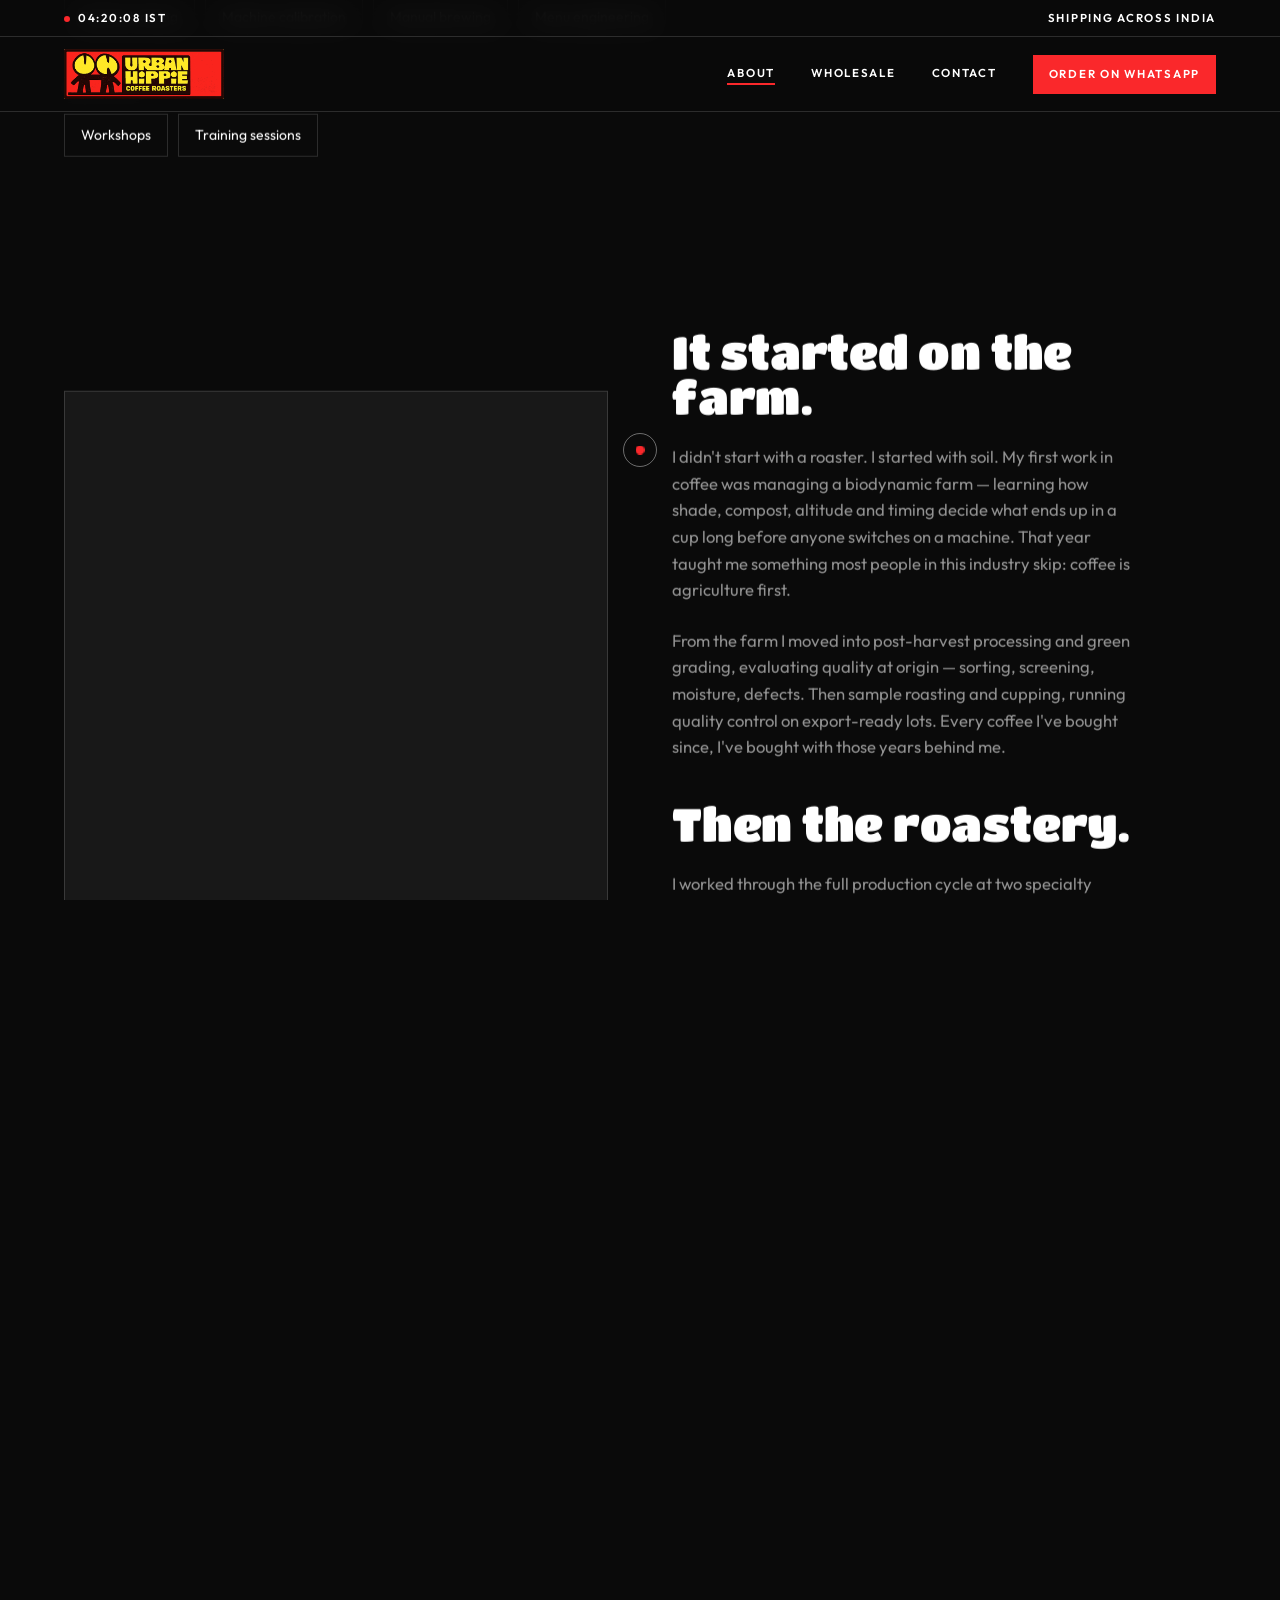
==== about.html @ ce29ae4e "Add files via upload" ====
<!DOCTYPE html>
<html lang="en">
<head>
<meta charset="utf-8">
<meta name="viewport" content="width=device-width, initial-scale=1">
<title>About — Urban Hippie Coffee Roasters</title>
<meta name="description" content="From a biodynamic farm to a licensed Q Grader — the story behind Urban Hippie.">
<link rel="preconnect" href="https://fonts.googleapis.com">
<link rel="preconnect" href="https://fonts.gstatic.com" crossorigin>
<link href="https://fonts.googleapis.com/css2?family=Titan+One&family=Outfit:wght@400;500;600&display=swap" rel="stylesheet">
<link rel="stylesheet" href="assets/site.css">
</head>
<body>
<header id="siteHeader">
  <div class="strip mono">
    <span><span class="dot"></span><span class="js-clock">--:--:--</span> IST</span>
    <span>Shipping across India</span>
  </div>
  <nav class="wrap">
    <a href="index.html" aria-label="Urban Hippie Coffee Roasters, home">
      <img class="logo" src="assets/logo-horizontal.png" alt="Urban Hippie Coffee Roasters">
    </a>
    <div class="links mono">
      <a href="about.html" class="hide-sm">About</a>
      <a href="wholesale.html" class="hide-sm">Wholesale</a>
      <a href="contact.html" class="hide-sm">Contact</a>
      <a href="#" class="pill magnetic js-wa"><span class="pill-full">Order on WhatsApp</span><span class="pill-short">WhatsApp</span></a>
    </div>
  </nav>
</header>

<div id="scrollArea"><div id="scrollContent">
<main>
<header class="pagehead wrap">
  <h1 class="rv-hero">Built from the roots of coffee.</h1>
  <p class="rv-hero d1">The story behind Urban Hippie, told the way it actually happened — one step at a time, starting long before there was a roaster.</p>
</header>

<section class="wrap" style="padding-bottom:var(--gap)">
  <div class="tagblock rv">
    <span class="lbl mono">Origin</span>
    <div class="tags">
      <span>Biodynamic farm management</span><span>Post-harvest processing</span><span>Green coffee grading</span>
    </div>
  </div>
  <div class="tagblock rv d1">
    <span class="lbl mono">Quality</span>
    <div class="tags">
      <span>Sample roasting</span><span>Cupping</span><span>Q Grader — licensed 2025</span>
    </div>
  </div>
  <div class="tagblock rv d2">
    <span class="lbl mono">Production</span>
    <div class="tags">
      <span>Production roasting</span><span>Roast profiling</span>
    </div>
  </div>
  <div class="tagblock rv d3">
    <span class="lbl mono">Service</span>
    <div class="tags">
      <span>Barista training</span><span>Machine calibration</span><span>Manual brewing</span><span>Menu engineering</span>
    </div>
  </div>
  <div class="tagblock rv">
    <span class="lbl mono">Education</span>
    <div class="tags">
      <span>Workshops</span><span>Training sessions</span>
    </div>
  </div>
</section>

<section class="pad wrap" style="padding-top:0">
  <div class="founder">
    <div class="founder-img rv"><span>Image slot E<br>Portrait, farm or cupping table</span></div>
    <div class="story">
      <h2 class="rv d1">It started on the farm.</h2>
      <p class="rv d2">I didn't start with a roaster. I started with soil. My first work in coffee was managing a biodynamic farm — learning how shade, compost, altitude and timing decide what ends up in a cup long before anyone switches on a machine. That year taught me something most people in this industry skip: coffee is agriculture first.</p>
      <p class="rv d2">From the farm I moved into post-harvest processing and green grading, evaluating quality at origin — sorting, screening, moisture, defects. Then sample roasting and cupping, running quality control on export-ready lots. Every coffee I've bought since, I've bought with those years behind me.</p>
      <h2 class="rv d3" style="margin-top:40px">Then the roastery.</h2>
      <p class="rv d3">I worked through the full production cycle at two specialty roasteries — charge to drop, batch after batch, until profiling stopped being theory. Behind the bar I set up barista stations, calibrated espresso machines, dialled in and engineered menus. I trained as a manual brewing barista because I wanted to understand the last step as well as the first.</p>
      <p class="rv d3">Then I started teaching it. Pop-ups, workshops, training sessions — for baristas, for café owners, for people who just wanted their home brew to stop tasting bitter.</p>
    </div>
  </div>
</section>

<section class="pad wrap" style="padding-top:0">
  <div class="eyebrow mono rv">The journey</div>
  <div class="timeline rv">
    <div>Biodynamic farm</div>
    <div>Post-harvest processing</div>
    <div>Green coffee grading</div>
    <div>Sample roasting</div>
    <div>Cupping</div>
    <div>Production roasting</div>
    <div>Barista &amp; machine calibration</div>
    <div>Manual brewing</div>
    <div>Workshops &amp; training</div>
    <div>Urban Hippie</div>
  </div>
</section>

<section class="pad wrap" style="padding-top:0">
  <div class="eyebrow mono rv">Recognition</div>
  <div class="awardrow rv">
    <span class="yr mono">2025</span>
    <h3>First Runner-Up</h3>
    <p>Indian Coffee Roasting Championship — India's first national roasting championship.</p>
  </div>
  <div class="awardrow rv d1">
    <span class="yr mono">2025</span>
    <h3>Licensed Q Grader</h3>
    <p>Certified to grade and score green coffee to international standard.</p>
  </div>
  <p class="mono rv d2" style="margin-top:28px;color:var(--faint)">A checkpoint, not a destination.</p>
</section>

<section class="pad wrap" style="padding-top:0">
  <div class="eyebrow mono rv">Philosophy</div>
  <div class="philosophy">
    <div class="rv"><h3>People</h3><p>Coffee starts with people and ends with people. Everything between is technique.</p></div>
    <div class="rv d1"><h3>Craft</h3><p>Precision, repetition, and the willingness to be wrong about a profile.</p></div>
    <div class="rv d2"><h3>Origin</h3><p>Respect the producer. Respect the coffee. Don't rewrite the story to sell it.</p></div>
  </div>
</section>

<section class="pad wrap" style="padding-top:0">
  <p class="mono rv" style="color:var(--faint);margin-bottom:16px">Off the clock</p>
  <p class="rv d1" style="max-width:52ch;color:var(--muted);font-size:clamp(16px,1.4vw,19px)">Outside the roastery I'm usually driving somewhere. Motorsport, old Jeeps, long routes with no particular reason. Same instinct as coffee, really — go and see the thing yourself.</p>
</section>

<section class="pad wrap">
  <div class="signed rv">
    <p>I believe specialty coffee shouldn't only exist in competitions and cupping rooms. It should be in the cup you drink on an ordinary Tuesday.</p>
    <p>I source it, I grade it, I roast it. If it isn't good enough for my own table, it doesn't go in a bag.</p>
    <div class="who"><b>Koyan Althani</b>Founder &amp; Roaster, Urban Hippie Coffee Roasters</div>
  </div>
</section>

</main>
<footer class="wrap" id="siteFooter">
  <div class="fcols">
    <div>
      <img class="flogo" src="assets/logo-horizontal.png" alt="Urban Hippie Coffee Roasters">
      <h3>Let's talk about coffee.</h3>
      <a href="#" class="cta magnetic js-wa" style="margin-top:26px">Order on WhatsApp <i>&rarr;</i></a>
    </div>
    <div>
      <span class="lbl mono">Enquiries</span>
      <ul>
        <li><a href="wholesale.html">Wholesale</a></li>
        <li><a href="wholesale.html">Corporate gifting</a></li>
        <li><a href="contact.html">Training &amp; workshops</a></li>
      </ul>
    </div>
    <div>
      <span class="lbl mono">Reach</span>
      <ul>
        <li><a href="#" class="js-wa">WhatsApp</a></li>
        <li><a href="#">Instagram</a></li>
        <li><a href="#">Email</a></li>
        <li><a href="#">Phone</a></li>
      </ul>
    </div>
  </div>
  <div class="fbot mono">
    <span>&copy; 2026 Urban Hippie Coffee Roasters</span>
    <span>Privacy &middot; Terms</span>
  </div>
</footer>
</div></div>
<div id="spacer"></div>

<script src="assets/site.js"></script>
</body>
</html>
---- assets/site.css ----
/* ===========================================================
   URBAN HIPPIE — shared stylesheet, all four pages
   Palette: black canvas, white type, red = the one active
   color, yellow = rare highlight. No brown — black is already
   the dark anchor now that the canvas itself is dark.
   =========================================================== */
:root{
  --display:'Titan One','Bagel Fat One','Bowlby One',system-ui,sans-serif;
  --text:'Outfit',system-ui,sans-serif;
  --bg:#0a0a0a;
  --ink:#ffffff;
  --muted:rgba(255,255,255,.56);
  --faint:rgba(255,255,255,.34);
  --red:#FA282B;
  --yellow:#FFE522;
  --rule:rgba(255,255,255,.14);
  --slot:rgba(255,255,255,.06);
  --pad:clamp(20px,5vw,80px);
  --gap:clamp(64px,10vw,150px);
  --nav-h:64px;
}
*{margin:0;padding:0;box-sizing:border-box}
html{-webkit-text-size-adjust:100%}
body{
  background:var(--bg);color:var(--ink);
  font-family:var(--text);font-size:17px;line-height:1.6;
  overflow-x:clip;cursor:default;
}
h1,h2,h3{font-family:var(--display);font-weight:400;line-height:.99;letter-spacing:-.005em}
a{color:inherit;text-decoration:none}
img{display:block;max-width:100%;height:auto}
.mono{font-family:var(--text);font-size:11.5px;letter-spacing:.15em;text-transform:uppercase;font-weight:600}
.wrap,nav,footer,.strip{padding-left:var(--pad);padding-right:var(--pad)}
:focus-visible{outline:2px solid var(--red);outline-offset:3px}

/* ---------- fixed header: top strip + nav, one solid block ----------
   Always fixed, on every page and every breakpoint — simpler and more
   robust than switching between sticky and fixed by scroll-engine state. */
#siteHeader{position:fixed;top:0;left:0;right:0;z-index:40;
  background:rgba(10,10,10,.86);backdrop-filter:blur(12px);border-bottom:1px solid var(--rule)}
main{padding-top:var(--nav-h)} /* --nav-h is set precisely by JS to the header's real height */

.strip{display:flex;justify-content:space-between;align-items:center;gap:16px;
  padding-top:9px;padding-bottom:9px;border-bottom:1px solid var(--rule)}
.dot{display:inline-block;width:6px;height:6px;border-radius:50%;background:var(--red);
  margin-right:8px;vertical-align:middle;animation:pulse 2.4s infinite}
@keyframes pulse{0%,100%{opacity:1}50%{opacity:.25}}

nav{display:flex;justify-content:space-between;align-items:center;padding-top:12px;padding-bottom:12px}
.logo{width:clamp(84px,24vw,160px)}
.links{display:flex;gap:clamp(14px,3vw,36px);align-items:center}
.links a:not(.pill){position:relative;padding-bottom:2px}
.links a:not(.pill)::after{content:'';position:absolute;left:0;bottom:0;width:100%;height:1.5px;
  background:var(--red);transform:scaleX(0);transform-origin:right;transition:transform .35s cubic-bezier(.22,1,.36,1)}
.links a:not(.pill):hover::after,.links a.current::after{transform:scaleX(1);transform-origin:left}
.pill{background:var(--red);color:#fff;padding:10px 16px;transition:background .3s;white-space:nowrap;display:inline-block}
.pill:hover{background:var(--ink);color:var(--bg)}
.pill-short{display:none}
@media(max-width:480px){.pill{padding:9px 13px}.pill-full{display:none}.pill-short{display:inline}}
@media(max-width:860px){.hide-sm{display:none}}

/* ---------- page fade transition ---------- */
html{background:var(--bg)}
body{opacity:0;transform:translateY(6px);transition:opacity .5s cubic-bezier(.22,1,.36,1),transform .5s cubic-bezier(.22,1,.36,1)}
body.is-ready{opacity:1;transform:none}
body.is-leaving{opacity:0;transform:translateY(-6px);transition:opacity .38s cubic-bezier(.4,0,1,1),transform .38s cubic-bezier(.4,0,1,1)}

/* ---------- smooth-scroll engine ---------- */
#scrollArea{position:fixed;inset:0;overflow:hidden}
html.has-smooth #scrollContent{will-change:transform}
html:not(.has-smooth) #scrollArea{position:static;overflow:visible}
#spacer{visibility:hidden}
html:not(.has-smooth) #spacer{display:none}

/* ---------- custom cursor (pointer:fine only) ---------- */
.cur{position:fixed;top:0;left:0;width:9px;height:9px;border-radius:50%;background:var(--red);
  pointer-events:none;z-index:200;transform:translate(-50%,-50%);will-change:transform}
.cur-ring{position:fixed;top:0;left:0;width:34px;height:34px;border-radius:50%;border:1px solid rgba(255,255,255,.4);
  pointer-events:none;z-index:200;transform:translate(-50%,-50%);transition:width .25s,height .25s,border-color .25s;will-change:transform}
.cur-ring.big{width:64px;height:64px;border-color:var(--red)}
html.has-cursor,html.has-cursor *{cursor:none!important}

section{position:relative;z-index:2}
.pad{padding-top:var(--gap);padding-bottom:var(--gap)}
.eyebrow{display:flex;align-items:center;gap:14px;color:var(--faint);margin-bottom:clamp(26px,4vw,48px)}
.eyebrow::after{content:'';flex:1;height:1px;background:var(--rule)}

/* ---------- marquee ---------- */
.marquee{background:var(--red);color:var(--bg);overflow:hidden;padding:13px 0;position:relative;z-index:2}
.track{display:flex;gap:56px;width:max-content;animation:scroll 30s linear infinite}
.track span{white-space:nowrap;font-weight:600}
@keyframes scroll{to{transform:translateX(-50%)}}

/* ---------- buttons ---------- */
.cta{display:inline-flex;align-items:center;gap:14px;background:var(--red);color:#fff;padding:15px 26px;
  font-family:var(--text);font-size:11.5px;letter-spacing:.16em;text-transform:uppercase;font-weight:600;
  transition:background .3s,transform .3s,color .3s}
.cta:hover{background:var(--yellow);color:var(--bg)}
.cta i{font-style:normal;transition:transform .3s}
.cta:hover i{transform:translateX(5px)}
.cta.ghost{background:transparent;border:1px solid var(--rule);color:var(--ink)}
.cta.ghost:hover{border-color:var(--red);background:transparent;color:var(--ink)}

/* ---------- hero ---------- */
.hero{position:relative;display:flex;flex-direction:column;
  padding-top:clamp(30px,5vw,60px);padding-bottom:clamp(30px,5vw,66px)}
.hero-copy{max-width:640px}
.hero h1{font-size:clamp(2.4rem,7.4vw,8rem);max-width:14ch;line-height:1.02}
.hero h1 em{font-style:normal;display:block}
.hero-copy>p{margin-top:clamp(22px,3vw,38px);max-width:33ch;color:var(--muted)}
.hero .cta{margin-top:clamp(24px,3vw,38px)}
.hero-media{position:relative;z-index:1;overflow:hidden;border-radius:2px;
  margin-top:clamp(32px,6vw,56px);aspect-ratio:4/3}
@media(min-width:620px){.hero-media{aspect-ratio:16/9}}
@media(min-width:1100px){.hero-media{aspect-ratio:21/8}}
.hero-media img{width:100%;height:100%;object-fit:cover;object-position:56% 40%;filter:grayscale(.15) contrast(1.04)}

/* ---------- page header (about / wholesale / contact) ---------- */
.pagehead{padding-top:clamp(60px,9vw,120px);padding-bottom:clamp(40px,6vw,70px)}
.pagehead h1{font-size:clamp(2.4rem,7vw,6.4rem);max-width:16ch}
.pagehead p{margin-top:20px;color:var(--muted);max-width:48ch;font-size:clamp(16px,1.4vw,19px)}

/* ---------- statement ---------- */
.statement h2{font-size:clamp(1.9rem,5.4vw,4.9rem);max-width:17ch}

/* ---------- farm to cup ---------- */
.steps{display:grid;grid-template-columns:repeat(4,1fr);gap:clamp(16px,2.4vw,34px)}
@media(max-width:900px){.steps{grid-template-columns:repeat(2,1fr)}}
@media(max-width:520px){.steps{grid-template-columns:1fr}}
.step-img{aspect-ratio:3/4;background:var(--slot);border:1px solid var(--rule);margin-bottom:20px;
  display:flex;align-items:flex-end;padding:16px;color:var(--faint);overflow:hidden;
  transition:transform .5s cubic-bezier(.22,1,.36,1),border-color .4s}
.step:hover .step-img{transform:translateY(-8px) scale(1.015);border-color:var(--red)}
.step-img span{font-family:var(--text);font-size:10.5px;letter-spacing:.13em;text-transform:uppercase;font-weight:500;line-height:1.7}
.step h3{font-size:1.3rem;margin-bottom:10px}
.step p{color:var(--muted);font-size:15.5px}
.step .num{color:var(--red);margin-bottom:10px;display:block}

/* ---------- founder teaser (home) ---------- */
.founder{display:grid;grid-template-columns:1fr 1fr;gap:clamp(28px,5vw,88px);align-items:center}
@media(max-width:860px){.founder{grid-template-columns:1fr}}
.founder-img{aspect-ratio:4/5;background:var(--slot);border:1px solid var(--rule);display:flex;align-items:flex-end;
  padding:20px;color:var(--faint)}
.founder-img span{font-family:var(--text);font-size:10.5px;letter-spacing:.13em;text-transform:uppercase;font-weight:500;line-height:1.8}
.founder h2{font-size:clamp(1.7rem,3.9vw,3.4rem)}
.founder p{margin-top:24px;color:var(--muted);max-width:42ch}
.textlink{display:inline-flex;align-items:center;gap:12px;margin-top:32px;border-bottom:1.5px solid var(--red);padding-bottom:5px}
.textlink i{font-style:normal;color:var(--red);transition:transform .3s}
.textlink:hover i{transform:translateX(6px)}

/* ---------- recognition — awards-ticker style ---------- */
.awardrow{display:grid;grid-template-columns:100px 1fr 2fr;gap:clamp(14px,3vw,40px);align-items:baseline;
  padding:22px 0;border-top:1px solid var(--rule)}
.awardrow:last-of-type{border-bottom:1px solid var(--rule)}
.awardrow .yr{color:var(--yellow)}
.awardrow h3{font-size:clamp(1.15rem,2.2vw,1.7rem);font-family:var(--text);font-weight:600;letter-spacing:-.01em}
.awardrow p{color:var(--muted);font-size:15px}
@media(max-width:700px){.awardrow{grid-template-columns:1fr;gap:6px}.awardrow .yr{order:-1}}

/* ---------- craft tag pills (about) ---------- */
.tagblock{margin-bottom:clamp(28px,4vw,44px)}
.tagblock .lbl{color:var(--faint);margin-bottom:14px;display:block}
.tags{display:flex;flex-wrap:wrap;gap:10px}
.tags span{border:1px solid var(--rule);padding:9px 16px;font-size:14px;transition:border-color .25s,color .25s}
.tags span:hover{border-color:var(--red);color:var(--yellow)}

/* ---------- about: story blocks ---------- */
.story{max-width:66ch}
.story h2{font-size:clamp(1.7rem,3.6vw,3rem);margin-bottom:18px;max-width:16ch}
.story p{color:var(--muted);margin-bottom:16px;font-size:clamp(16px,1.3vw,18.5px)}
.story p:last-child{margin-bottom:0}
.timeline{display:grid;gap:0;max-width:520px}
.timeline div{padding:16px 0;border-top:1px solid var(--rule);font-family:var(--text);font-weight:600;
  letter-spacing:.02em;font-size:15px;color:var(--ink)}
.timeline div:last-child{border-bottom:1px solid var(--rule)}
.philosophy{display:grid;grid-template-columns:repeat(3,1fr);gap:clamp(24px,4vw,50px)}
@media(max-width:760px){.philosophy{grid-template-columns:1fr}}
.philosophy h3{font-family:var(--display);font-size:1.5rem;color:var(--yellow);margin-bottom:12px}
.philosophy p{color:var(--muted);font-size:15.5px}
.signed{max-width:56ch;padding-top:clamp(50px,7vw,90px);border-top:1px solid var(--rule)}
.signed p{font-size:clamp(18px,2vw,24px);line-height:1.5;margin-bottom:16px}
.signed .who{margin-top:28px;color:var(--muted);font-size:15px}
.signed .who b{color:var(--ink);display:block;font-family:var(--text);font-weight:600;font-size:16px;margin-bottom:2px}

/* ---------- wholesale ---------- */
.offer{display:grid;grid-template-columns:1fr 1fr;gap:clamp(28px,5vw,80px)}
@media(max-width:800px){.offer{grid-template-columns:1fr}}
.offer ul{list-style:none;display:grid;gap:16px}
.offer li{display:flex;gap:14px;color:var(--muted);font-size:16px}
.offer li::before{content:'—';color:var(--red);flex-shrink:0}
.panel{border:1px solid var(--rule);padding:clamp(28px,4vw,44px)}
.panel h3{font-family:var(--display);font-size:clamp(1.3rem,2.4vw,1.9rem);margin-bottom:14px}
.panel p{color:var(--muted);margin-bottom:24px;font-size:15.5px}

/* ---------- contact ---------- */
.reach-grid{display:grid;grid-template-columns:1fr 1fr;gap:clamp(20px,4vw,60px);margin-top:clamp(40px,6vw,70px)}
@media(max-width:760px){.reach-grid{grid-template-columns:1fr}}
.reach-list{list-style:none;display:grid;gap:18px}
.reach-list a{font-size:clamp(18px,2vw,24px);font-family:var(--display);display:inline-block;transition:color .25s}
.reach-list a:hover{color:var(--red)}
.contact-panels{display:grid;grid-template-columns:1fr 1fr;gap:clamp(16px,3vw,28px);margin-top:clamp(50px,7vw,90px)}
@media(max-width:700px){.contact-panels{grid-template-columns:1fr}}
.art-slot{aspect-ratio:3/4;background:var(--slot);border:1px solid var(--rule);display:flex;align-items:center;
  justify-content:center;text-align:center;color:var(--faint)}
.art-slot span{font-family:var(--text);font-size:10.5px;letter-spacing:.13em;text-transform:uppercase;line-height:1.9}

/* ---------- closing ---------- */
.closing{text-align:center;padding-top:clamp(80px,11vw,160px);padding-bottom:clamp(80px,11vw,160px)}
.closing h2{font-size:clamp(1.9rem,6.2vw,6.2rem);max-width:15ch;margin:0 auto;line-height:1.02}

/* ---------- footer ---------- */
footer{border-top:1px solid var(--rule);padding-top:clamp(50px,7vw,88px);padding-bottom:34px;position:relative;z-index:2}
.fcols{display:grid;grid-template-columns:2fr 1fr 1fr;gap:clamp(30px,5vw,70px);padding-bottom:54px}
@media(max-width:760px){.fcols{grid-template-columns:1fr 1fr}.fcols>div:first-child{grid-column:1/-1}}
.flogo{width:clamp(150px,20vw,200px);margin-bottom:28px}
.fcols h3{font-size:clamp(1.4rem,3vw,2.1rem);max-width:15ch}
.fcols ul{list-style:none;display:grid;gap:11px}
.fcols li a{color:var(--muted);transition:color .25s}
.fcols li a:hover{color:var(--yellow)}
.fcols .lbl{color:var(--faint);margin-bottom:20px;display:block}
.fbot{border-top:1px solid var(--rule);padding-top:24px;display:flex;justify-content:space-between;
  gap:18px;flex-wrap:wrap;color:var(--faint)}

/* ---------- reveal ---------- */
.rv{opacity:0;transform:translateY(30px);transition:opacity .9s cubic-bezier(.22,1,.36,1),transform .9s cubic-bezier(.22,1,.36,1)}
.rv.in{opacity:1;transform:none}

/* Hero / page-header content reveals on load, not on scroll-into-view.
   It's above the fold by definition — gating it behind an
   IntersectionObserver risks exactly the bug it had: an element
   sitting a few px below the fold-detection margin stays invisible
   until the visitor scrolls, even though they never had to. */
.rv-hero{opacity:0;transform:translateY(24px);transition:opacity .8s cubic-bezier(.22,1,.36,1),transform .8s cubic-bezier(.22,1,.36,1)}
.rv-hero.in{opacity:1;transform:none}

.rv.d1,.rv-hero.d1{transition-delay:.09s}
.rv.d2,.rv-hero.d2{transition-delay:.18s}
.rv.d3,.rv-hero.d3{transition-delay:.27s}

@media(prefers-reduced-motion:reduce){
  *{animation:none!important;transition-duration:.01ms!important}
  .rv{opacity:1;transform:none}
  body{opacity:1;transform:none}
  .cur,.cur-ring{display:none}
}
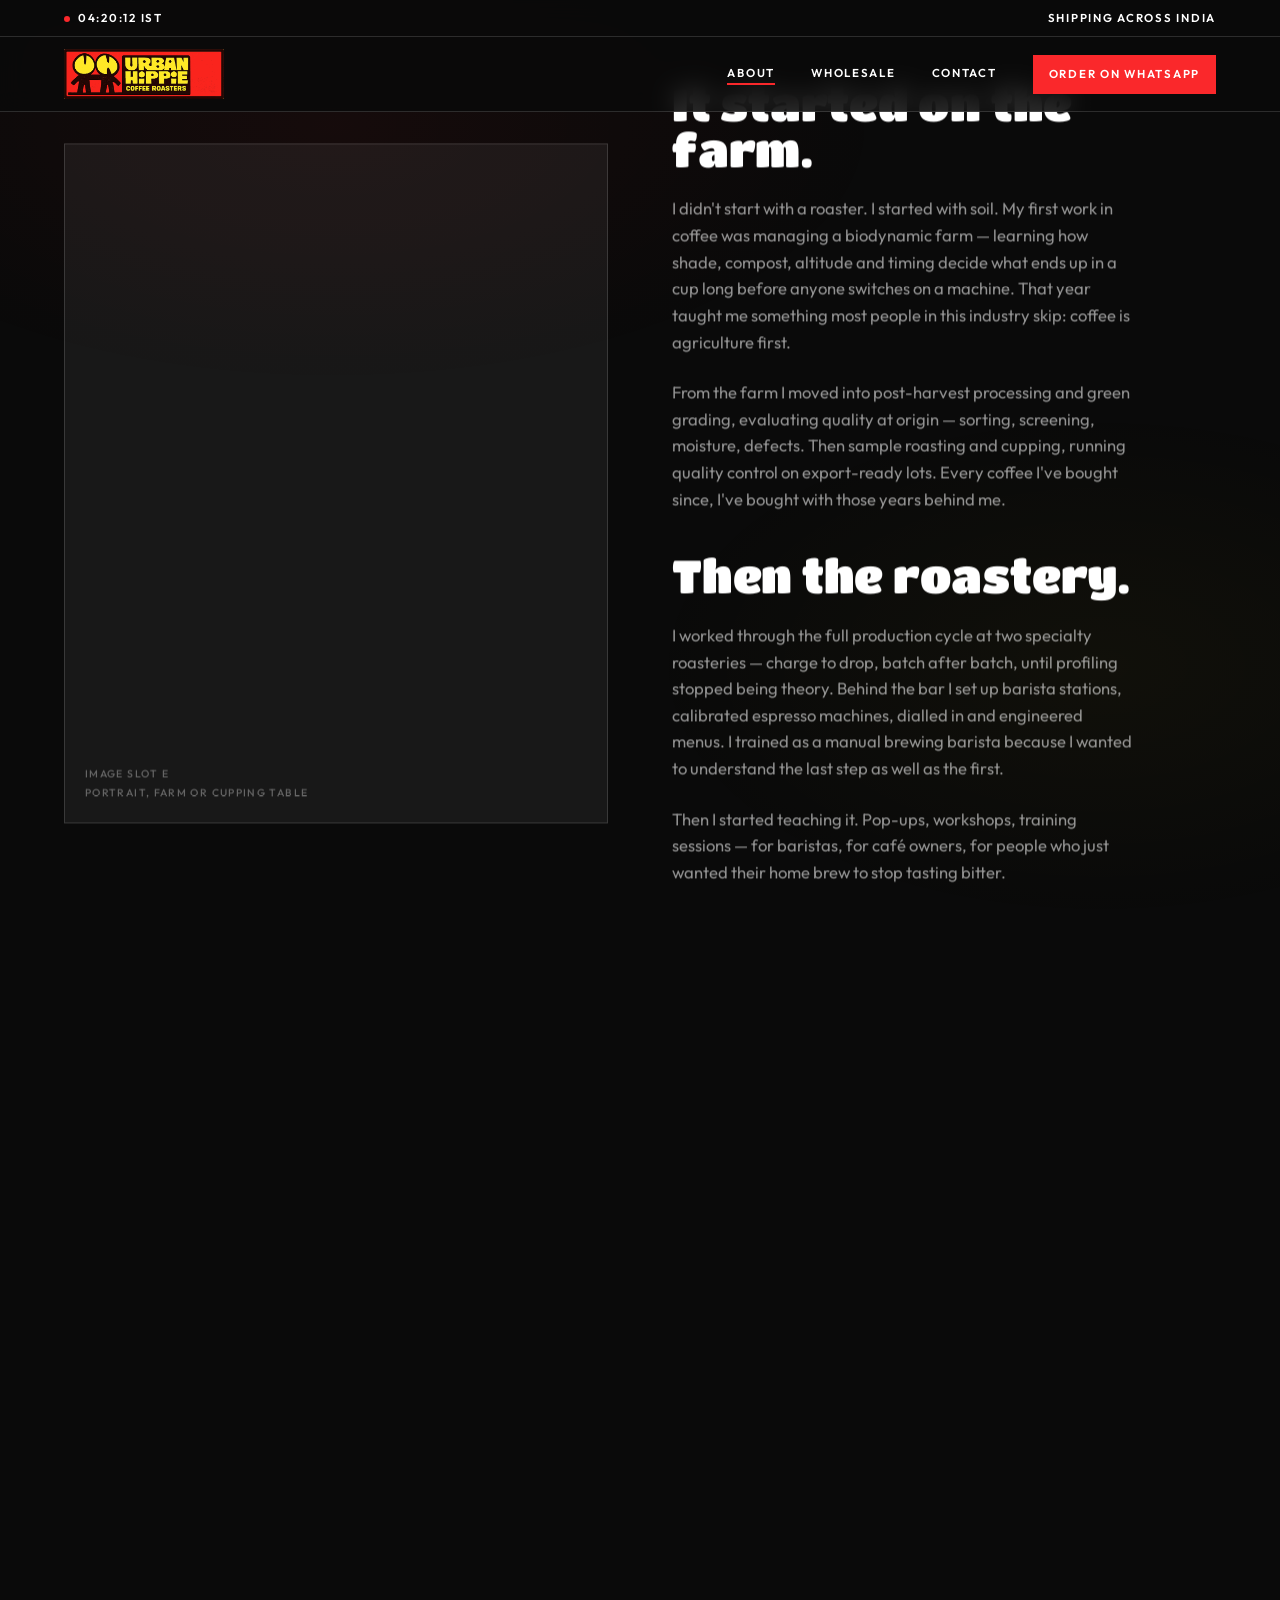
==== commit ff0bb44b: "Add files via upload" ====
--- a/about.html
+++ b/about.html
@@ -35,6 +35,15 @@
   <h1 class="rv-hero">Built from the roots of coffee.</h1>
   <p class="rv-hero d1">The story behind Urban Hippie, told the way it actually happened — one step at a time, starting long before there was a roaster.</p>
 </header>
+
+<div class="marquee mono">
+  <div class="track">
+    <span>Roasted to order <b>&bull;</b> Q Grader licensed <b>&bull;</b> Single origin <b>&bull;</b></span>
+    <span>Roasted to order <b>&bull;</b> Q Grader licensed <b>&bull;</b> Single origin <b>&bull;</b></span>
+    <span>Roasted to order <b>&bull;</b> Q Grader licensed <b>&bull;</b> Single origin <b>&bull;</b></span>
+    <span>Roasted to order <b>&bull;</b> Q Grader licensed <b>&bull;</b> Single origin <b>&bull;</b></span>
+  </div>
+</div>
 
 <section class="wrap" style="padding-bottom:var(--gap)">
   <div class="tagblock rv">
--- a/assets/site.css
+++ b/assets/site.css
@@ -72,13 +72,19 @@
 #spacer{visibility:hidden}
 html:not(.has-smooth) #spacer{display:none}
 
-/* ---------- custom cursor (pointer:fine only) ---------- */
-.cur{position:fixed;top:0;left:0;width:9px;height:9px;border-radius:50%;background:var(--red);
-  pointer-events:none;z-index:200;transform:translate(-50%,-50%);will-change:transform}
-.cur-ring{position:fixed;top:0;left:0;width:34px;height:34px;border-radius:50%;border:1px solid rgba(255,255,255,.4);
-  pointer-events:none;z-index:200;transform:translate(-50%,-50%);transition:width .25s,height .25s,border-color .25s;will-change:transform}
-.cur-ring.big{width:64px;height:64px;border-color:var(--red)}
-html.has-cursor,html.has-cursor *{cursor:none!important}
+/* ---------- ambient background drift — barely visible, always on ----------
+   Not a graphic, just enough that the black canvas doesn't feel static.
+   Fixed behind everything, non-interactive. */
+body::before{
+  content:'';position:fixed;inset:-10%;z-index:0;pointer-events:none;
+  background:radial-gradient(ellipse 60% 40% at 30% 20%, rgba(250,40,43,.05), transparent 60%),
+             radial-gradient(ellipse 50% 40% at 80% 70%, rgba(255,229,34,.03), transparent 60%);
+  animation:drift 80s ease-in-out infinite alternate;
+}
+@keyframes drift{
+  0%{transform:translate(0,0) scale(1)}
+  100%{transform:translate(-3%,2%) scale(1.06)}
+}
 
 section{position:relative;z-index:2}
 .pad{padding-top:var(--gap);padding-bottom:var(--gap)}
@@ -109,18 +115,22 @@
 .hero h1 em{font-style:normal;display:block}
 .hero-copy>p{margin-top:clamp(22px,3vw,38px);max-width:33ch;color:var(--muted)}
 .hero .cta{margin-top:clamp(24px,3vw,38px)}
-.hero-media{position:relative;z-index:1;overflow:hidden;border-radius:2px;
-  margin-top:clamp(32px,6vw,56px);aspect-ratio:4/3}
-@media(min-width:620px){.hero-media{aspect-ratio:16/9}}
-@media(min-width:1100px){.hero-media{aspect-ratio:21/8}}
-.hero-media img{width:100%;height:100%;object-fit:cover;object-position:56% 40%;filter:grayscale(.15) contrast(1.04)}
+.hero-media{position:relative;z-index:1;margin-top:clamp(32px,6vw,56px);text-align:center}
+.hero-media img{max-width:min(100%,560px);width:100%;height:auto;margin:0 auto}
 
 /* ---------- page header (about / wholesale / contact) ---------- */
 .pagehead{padding-top:clamp(60px,9vw,120px);padding-bottom:clamp(40px,6vw,70px)}
 .pagehead h1{font-size:clamp(2.4rem,7vw,6.4rem);max-width:16ch}
 .pagehead p{margin-top:20px;color:var(--muted);max-width:48ch;font-size:clamp(16px,1.4vw,19px)}
 
-/* ---------- statement ---------- */
+/* ---------- scene slot — image/video anchor for sections that
+   currently have none (Statement, Recognition, Closing). Same
+   labelled-placeholder language as the rest of the site. ---------- */
+.scene-slot{background:var(--slot);border:1px solid var(--rule);display:flex;align-items:center;
+  justify-content:center;text-align:center;color:var(--faint);overflow:hidden;margin-top:clamp(32px,5vw,56px)}
+.scene-slot span{font-family:var(--text);font-size:10.5px;letter-spacing:.13em;text-transform:uppercase;font-weight:500;line-height:1.9}
+.scene-slot.wide{aspect-ratio:21/9}
+.scene-slot.tall{aspect-ratio:4/5;max-width:420px;margin-left:auto;margin-right:auto}
 .statement h2{font-size:clamp(1.9rem,5.4vw,4.9rem);max-width:17ch}
 
 /* ---------- farm to cup ---------- */
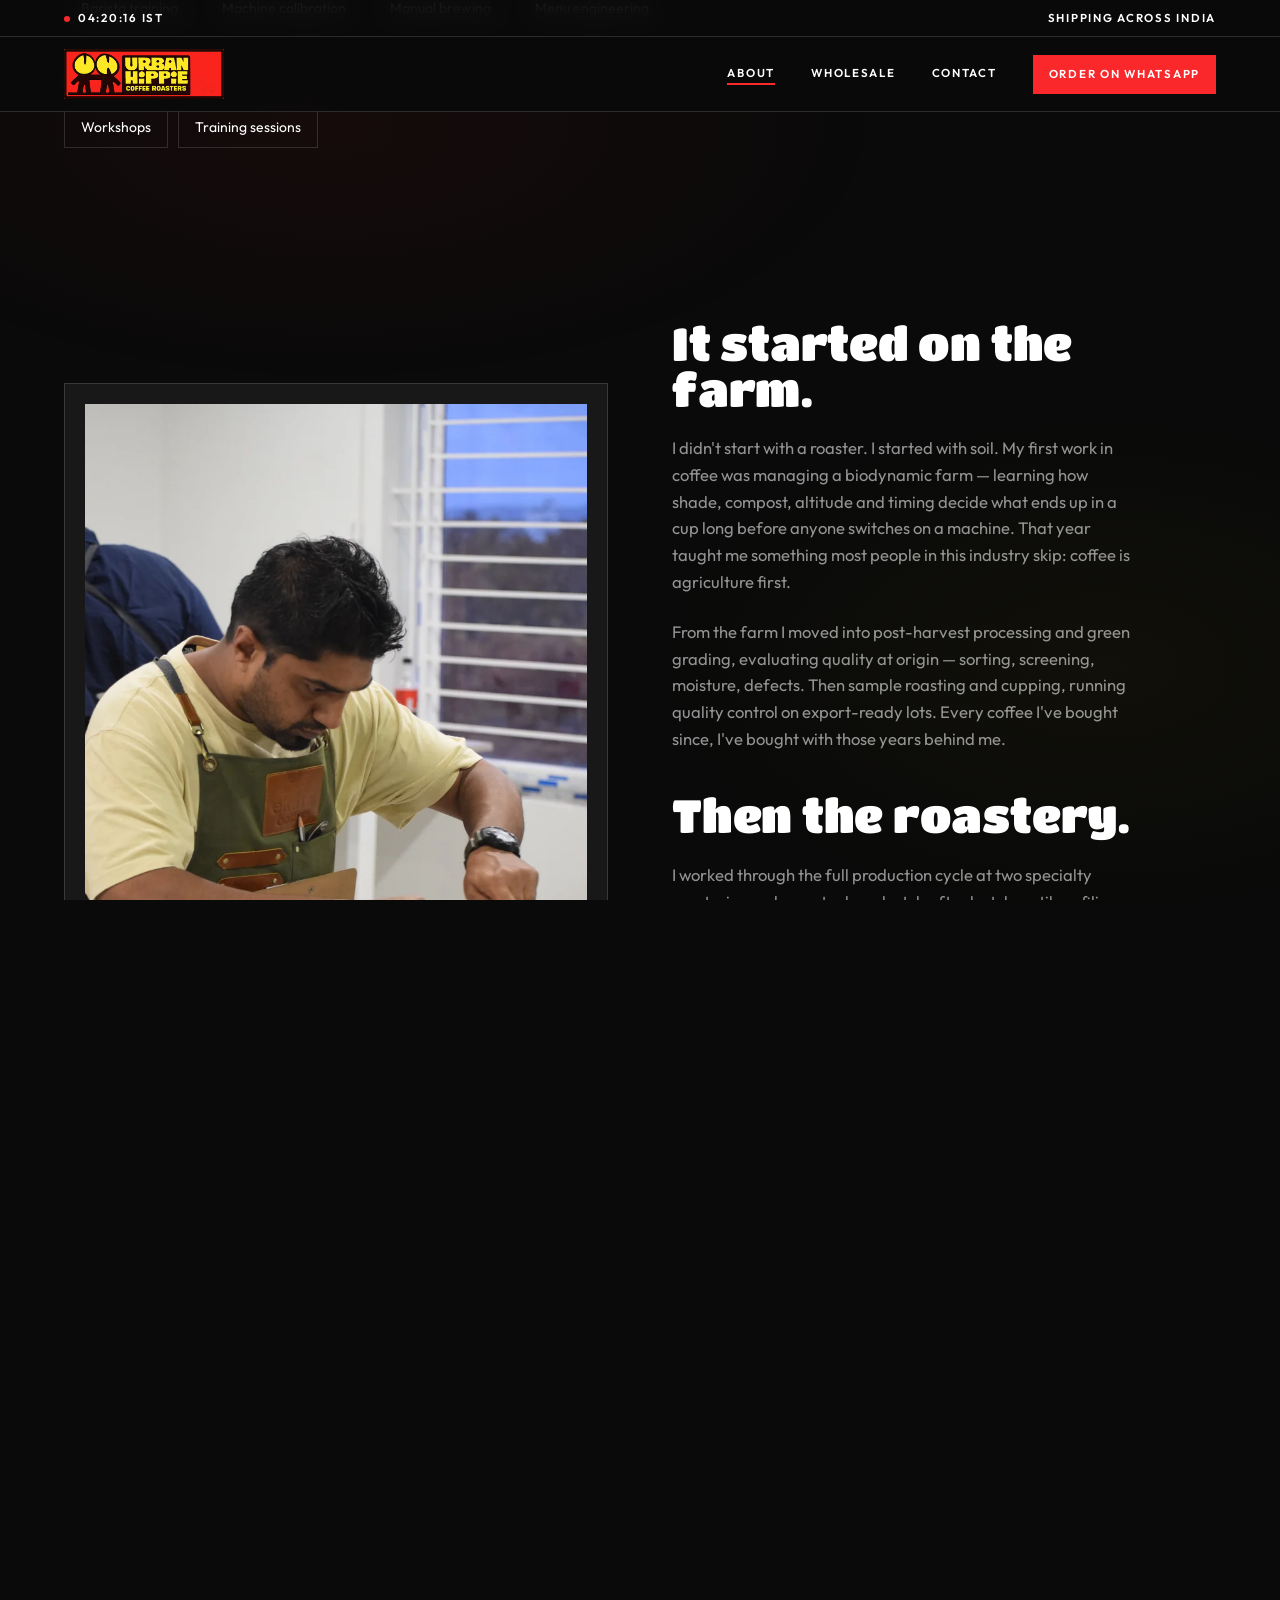
==== commit ad5d2f83: "Add files via upload" ====
--- a/about.html
+++ b/about.html
@@ -80,7 +80,7 @@
 
 <section class="pad wrap" style="padding-top:0">
   <div class="founder">
-    <div class="founder-img rv"><span>Image slot E<br>Portrait, farm or cupping table</span></div>
+    <div class="founder-img rv"><img src="assets/cupping-portrait.webp" alt="Cupping a fresh roast" style="width:100%;height:100%;object-fit:cover;object-position:50% 30%"></div>
     <div class="story">
       <h2 class="rv d1">It started on the farm.</h2>
       <p class="rv d2">I didn't start with a roaster. I started with soil. My first work in coffee was managing a biodynamic farm — learning how shade, compost, altitude and timing decide what ends up in a cup long before anyone switches on a machine. That year taught me something most people in this industry skip: coffee is agriculture first.</p>
--- a/assets/site.css
+++ b/assets/site.css
@@ -107,21 +107,57 @@
 .cta.ghost{background:transparent;border:1px solid var(--rule);color:var(--ink)}
 .cta.ghost:hover{border-color:var(--red);background:transparent;color:var(--ink)}
 
-/* ---------- hero ---------- */
-.hero{position:relative;display:flex;flex-direction:column;
-  padding-top:clamp(30px,5vw,60px);padding-bottom:clamp(30px,5vw,66px)}
-.hero-copy{max-width:640px}
-.hero h1{font-size:clamp(2.4rem,7.4vw,8rem);max-width:14ch;line-height:1.02}
+/* ---------- hero — image is a full-bleed background layer, bleeding
+   up behind the fixed header, spanning to the very bottom of the hero
+   (i.e. right up to the marquee). Text sits on top with a shadow +
+   a directional gradient behind it so it never merges into the image. ---------- */
+.hero{position:relative;display:flex;flex-direction:column;justify-content:center;
+  min-height:calc(100svh - var(--nav-h));
+  padding-top:clamp(20px,3vw,36px);padding-bottom:clamp(20px,3vw,36px)}
+.hero-media{position:absolute;top:calc(-1 * var(--nav-h));left:0;right:0;
+  height:calc(100% + var(--nav-h));z-index:0;overflow:hidden}
+.hero-media img{width:100%;height:100%;object-fit:cover;object-position:68% 38%}
+.hero-media::after{content:'';position:absolute;inset:0;
+  background:linear-gradient(100deg,rgba(10,10,10,.88) 0%,rgba(10,10,10,.62) 30%,rgba(10,10,10,.15) 56%,transparent 72%)}
+@media(max-width:760px){
+  .hero-media img{object-position:58% 30%}
+  .hero-media::after{background:linear-gradient(180deg,rgba(10,10,10,.55) 0%,rgba(10,10,10,.72) 45%,rgba(10,10,10,.92) 100%)}
+}
+.hero-copy{position:relative;z-index:1;max-width:600px}
+.hero h1{font-size:clamp(2.1rem,5.6vw,5.4rem);max-width:12ch;line-height:1.03;
+  text-shadow:0 6px 28px rgba(0,0,0,.85),0 1px 4px rgba(0,0,0,.9)}
 .hero h1 em{font-style:normal;display:block}
-.hero-copy>p{margin-top:clamp(22px,3vw,38px);max-width:33ch;color:var(--muted)}
-.hero .cta{margin-top:clamp(24px,3vw,38px)}
-.hero-media{position:relative;z-index:1;margin-top:clamp(32px,6vw,56px);text-align:center}
-.hero-media img{max-width:min(100%,560px);width:100%;height:auto;margin:0 auto}
+.hero-copy>p{margin-top:clamp(16px,2.2vw,28px);max-width:34ch;color:rgba(255,255,255,.86);
+  text-shadow:0 3px 16px rgba(0,0,0,.85)}
+.hero .cta{margin-top:clamp(18px,2.4vw,30px)}
 
 /* ---------- page header (about / wholesale / contact) ---------- */
 .pagehead{padding-top:clamp(60px,9vw,120px);padding-bottom:clamp(40px,6vw,70px)}
 .pagehead h1{font-size:clamp(2.4rem,7vw,6.4rem);max-width:16ch}
 .pagehead p{margin-top:20px;color:var(--muted);max-width:48ch;font-size:clamp(16px,1.4vw,19px)}
+
+/* ---------- ambient glow — Farm to Cup through Recognition ----------
+   One large, soft, blurred light that drifts down through this span
+   as the page scrolls, fading in as Farm to Cup arrives and out
+   before Recognition's first award. Position and fade are scroll-
+   driven (site.js); the wobble below runs on its own, always. */
+.glow-track{position:relative}
+.glow{
+  position:absolute;left:50%;top:0;
+  width:clamp(280px,86vw,1100px);aspect-ratio:2/1;
+  transform:translate(-50%,0);
+  background:radial-gradient(ellipse at 50% 45%,rgba(250,40,43,.92),rgba(250,40,43,.5) 45%,rgba(250,40,43,.14) 70%,transparent 85%);
+  filter:blur(75px);
+  opacity:0;pointer-events:none;z-index:0;will-change:transform,opacity;
+  border-radius:42% 58% 61% 39% / 45% 40% 60% 55%;
+  animation:glowmorph 15s ease-in-out infinite;
+}
+@keyframes glowmorph{
+  0%,100%{border-radius:42% 58% 61% 39% / 45% 40% 60% 55%}
+  33%{border-radius:58% 42% 38% 62% / 55% 62% 38% 45%}
+  66%{border-radius:48% 52% 55% 45% / 40% 55% 45% 60%}
+}
+@media(prefers-reduced-motion:reduce){.glow{display:none}}
 
 /* ---------- scene slot — image/video anchor for sections that
    currently have none (Statement, Recognition, Closing). Same
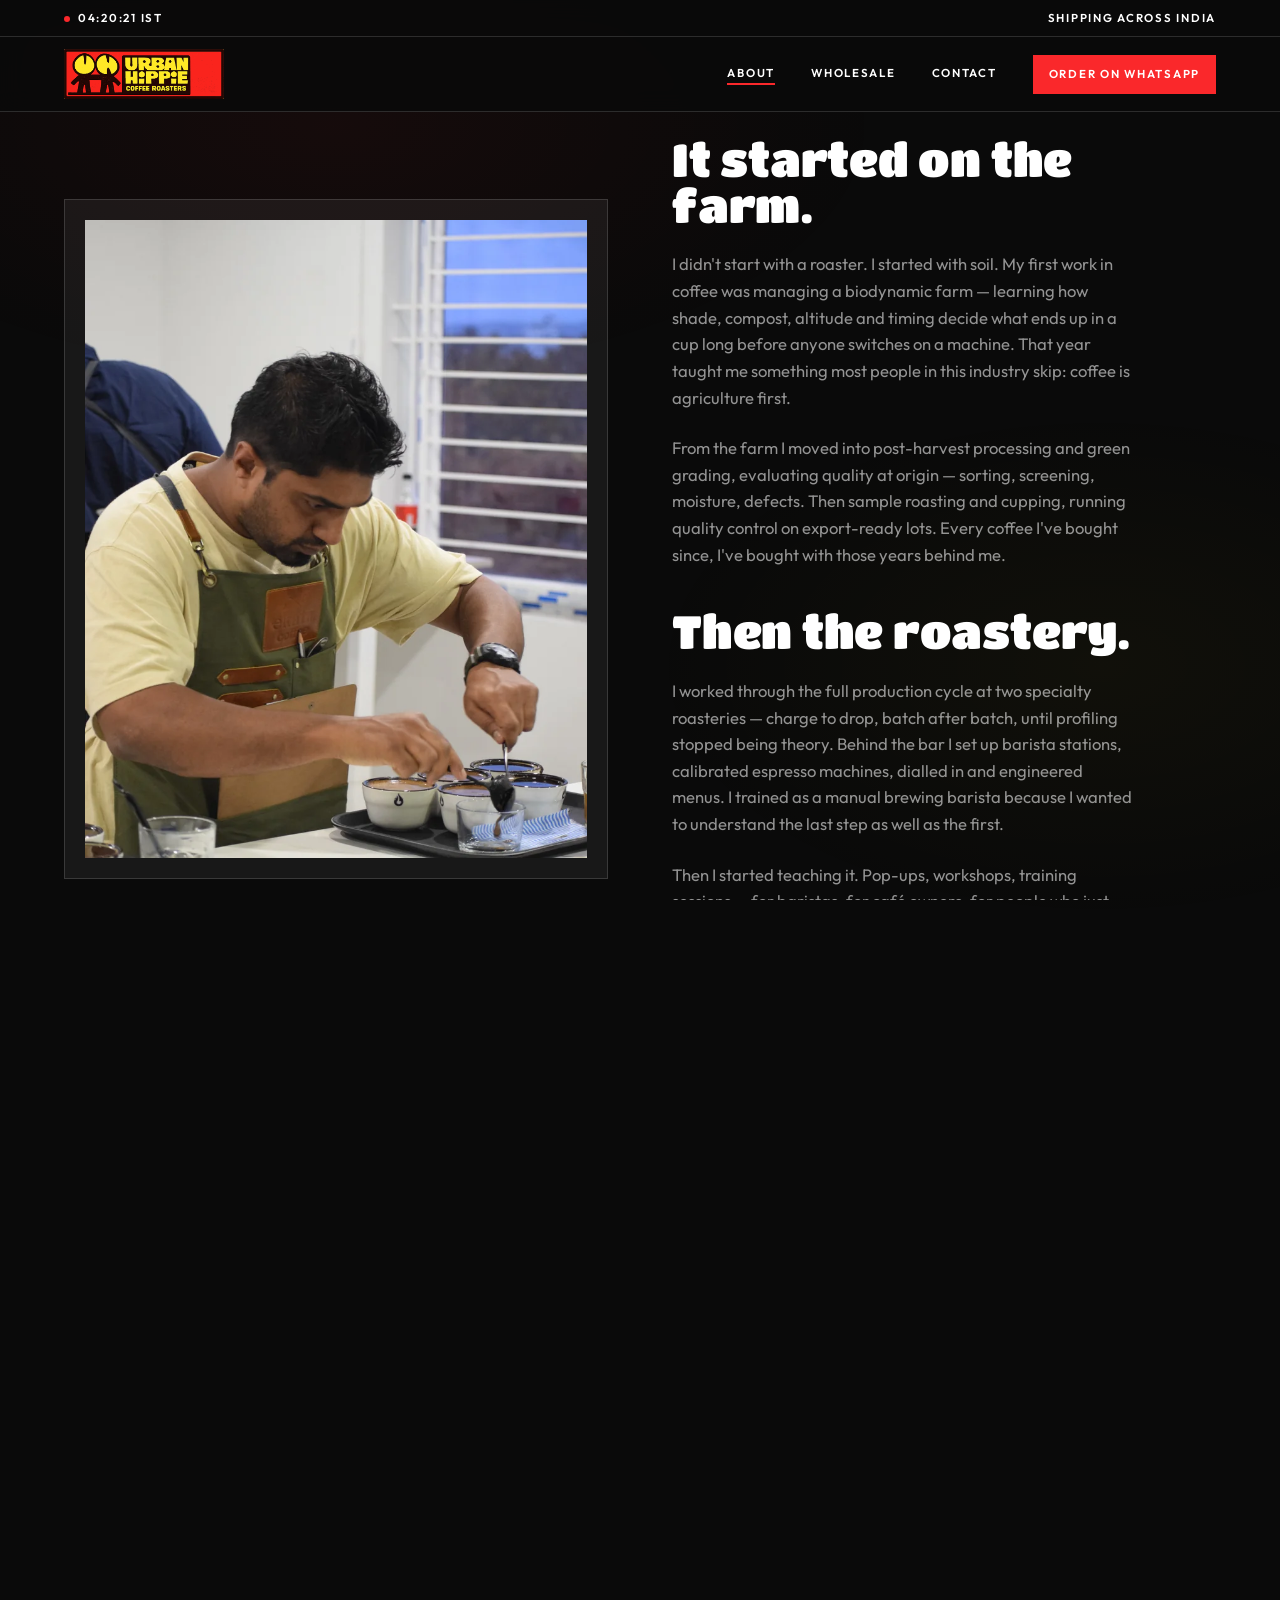
==== commit 9d8eb93d: "Add files via upload" ====
--- a/about.html
+++ b/about.html
@@ -5,6 +5,30 @@
 <meta name="viewport" content="width=device-width, initial-scale=1">
 <title>About — Urban Hippie Coffee Roasters</title>
 <meta name="description" content="From a biodynamic farm to a licensed Q Grader — the story behind Urban Hippie.">
+<link rel="canonical" href="https://YOURDOMAIN.COM/about.html">
+<meta name="robots" content="index, follow">
+<meta name="theme-color" content="#0a0a0a">
+
+<link rel="icon" type="image/png" sizes="512x512" href="assets/favicon-512.png">
+<link rel="icon" type="image/png" sizes="32x32" href="assets/favicon-32.png">
+<link rel="icon" type="image/png" sizes="16x16" href="assets/favicon-16.png">
+<link rel="shortcut icon" href="assets/favicon.ico">
+<link rel="apple-touch-icon" sizes="180x180" href="assets/apple-touch-icon.png">
+
+<meta property="og:type" content="website">
+<meta property="og:site_name" content="Urban Hippie Coffee Roasters">
+<meta property="og:title" content="About — Urban Hippie Coffee Roasters">
+<meta property="og:description" content="From a biodynamic farm to a licensed Q Grader — the story behind Urban Hippie.">
+<meta property="og:url" content="https://YOURDOMAIN.COM/about.html">
+<meta property="og:image" content="https://YOURDOMAIN.COM/assets/og-image.jpg">
+<meta property="og:image:width" content="1200">
+<meta property="og:image:height" content="630">
+
+<meta name="twitter:card" content="summary_large_image">
+<meta name="twitter:title" content="About — Urban Hippie Coffee Roasters">
+<meta name="twitter:description" content="From a biodynamic farm to a licensed Q Grader — the story behind Urban Hippie.">
+<meta name="twitter:image" content="https://YOURDOMAIN.COM/assets/og-image.jpg">
+
 <link rel="preconnect" href="https://fonts.googleapis.com">
 <link rel="preconnect" href="https://fonts.gstatic.com" crossorigin>
 <link href="https://fonts.googleapis.com/css2?family=Titan+One&family=Outfit:wght@400;500;600&display=swap" rel="stylesheet">
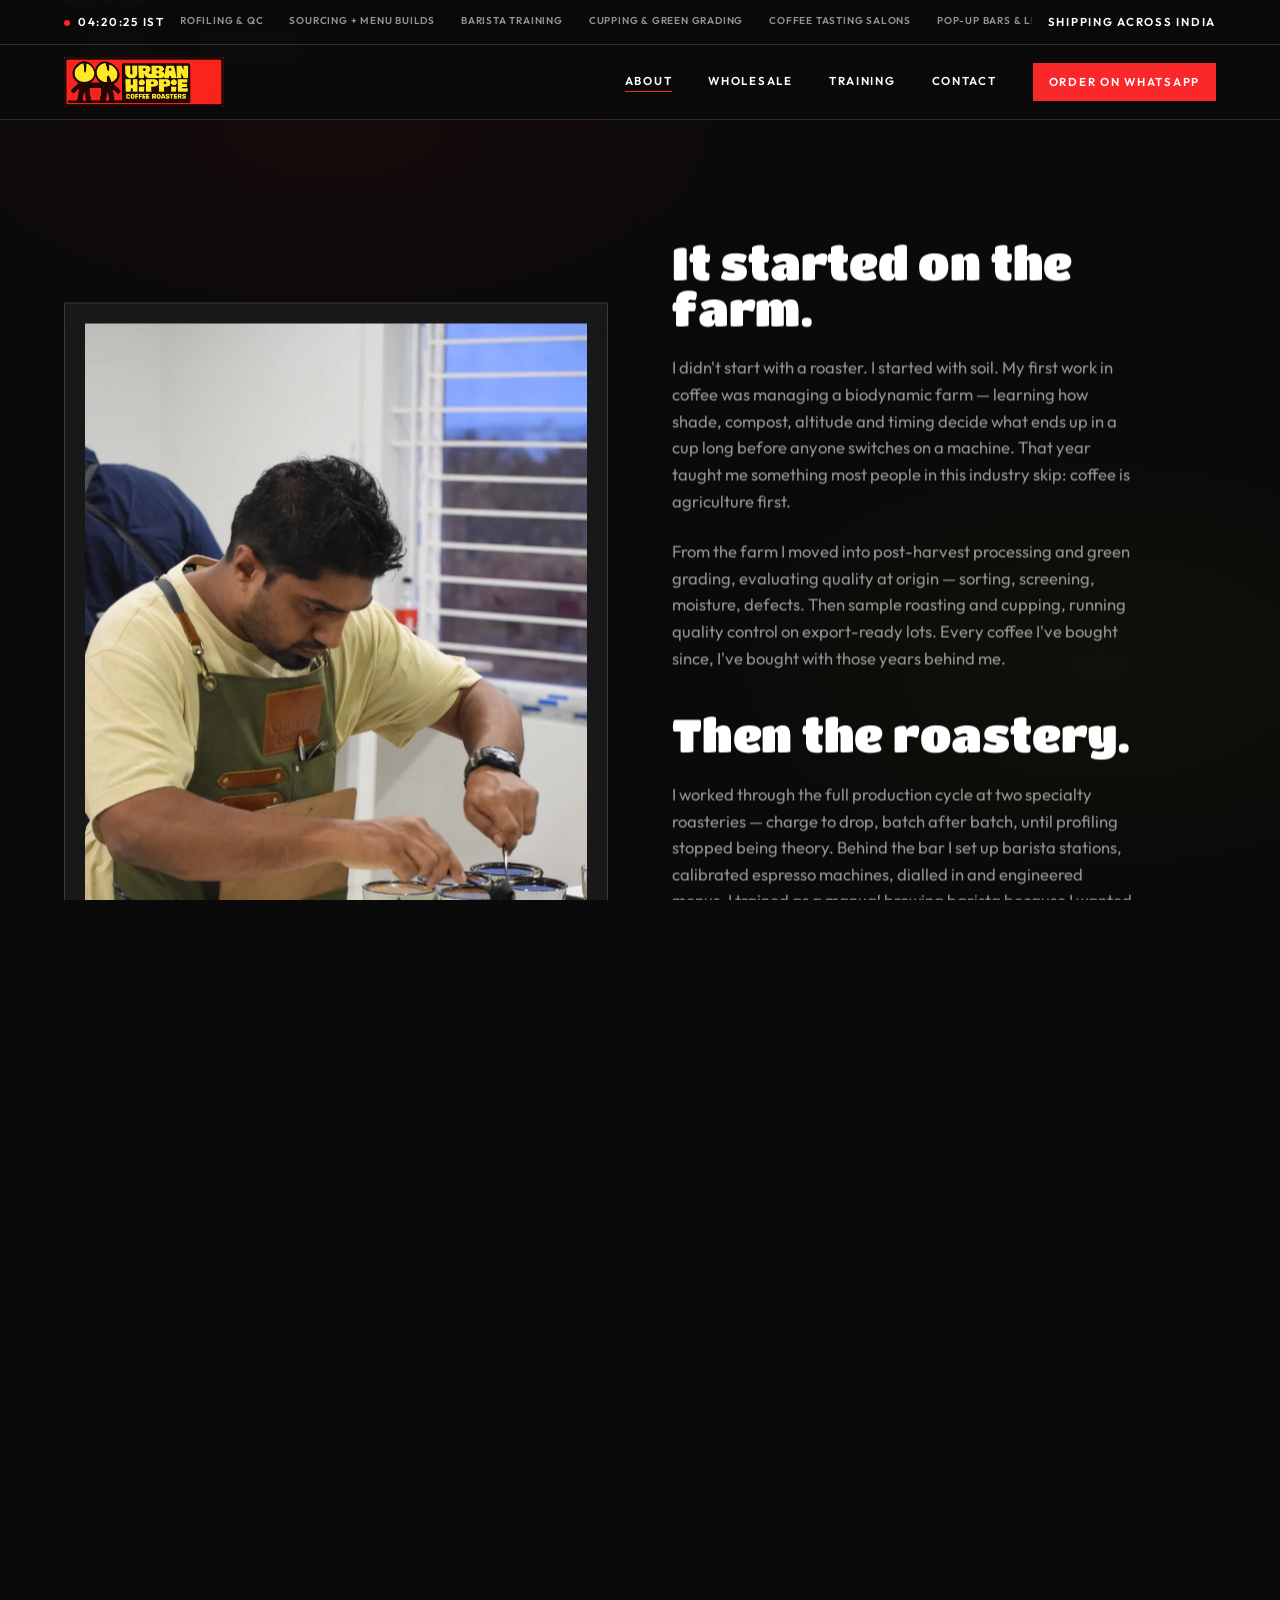
==== commit 19293f61: "Add files via upload" ====
--- a/about.html
+++ b/about.html
@@ -38,7 +38,16 @@
 <header id="siteHeader">
   <div class="strip mono">
     <span><span class="dot"></span><span class="js-clock">--:--:--</span> IST</span>
-    <span>Shipping across India</span>
+    <div class="ticker-wrap">
+      <div class="ticker-track"><span>FARM TO CUP CONSULTING</span><span>ORIGIN &amp; PROCESSING SUPPORT</span><span>ROAST PROFILING &amp; QC</span><span>SOURCING + MENU BUILDS</span><span>BARISTA TRAINING</span><span>CUPPING &amp; GREEN GRADING</span><span>COFFEE TASTING SALONS</span><span>POP-UP BARS &amp; LIVE ROASTS</span><a href="#" class="book-session js-wa" data-wa-msg="Hi, I'd like to book a session.">
+        <span class="blob b1"></span><span class="blob b2"></span><span class="blob b3"></span>
+        <span class="bs-text">Book a session &rarr;</span>
+      </a><span>FARM TO CUP CONSULTING</span><span>ORIGIN &amp; PROCESSING SUPPORT</span><span>ROAST PROFILING &amp; QC</span><span>SOURCING + MENU BUILDS</span><span>BARISTA TRAINING</span><span>CUPPING &amp; GREEN GRADING</span><span>COFFEE TASTING SALONS</span><span>POP-UP BARS &amp; LIVE ROASTS</span><a href="#" class="book-session js-wa" data-wa-msg="Hi, I'd like to book a session.">
+        <span class="blob b1"></span><span class="blob b2"></span><span class="blob b3"></span>
+        <span class="bs-text">Book a session &rarr;</span>
+      </a></div>
+    </div>
+    <span class="ship-text">Shipping across India</span>
   </div>
   <nav class="wrap">
     <a href="index.html" aria-label="Urban Hippie Coffee Roasters, home">
@@ -47,11 +56,21 @@
     <div class="links mono">
       <a href="about.html" class="hide-sm">About</a>
       <a href="wholesale.html" class="hide-sm">Wholesale</a>
+      <a href="training.html" class="hide-sm">Training</a>
       <a href="contact.html" class="hide-sm">Contact</a>
       <a href="#" class="pill magnetic js-wa"><span class="pill-full">Order on WhatsApp</span><span class="pill-short">WhatsApp</span></a>
+      <button id="menuToggle" class="menu-toggle" aria-label="Menu" aria-expanded="false" aria-controls="mobileMenu">
+        <span class="mi mi-open"><svg viewBox="0 0 24 24" fill="none" stroke="currentColor" stroke-width="1.8" stroke-linecap="round"><path d="M4 7h16M4 12h16M4 17h16"/></svg></span><span class="mi mi-close"><svg viewBox="0 0 24 24" fill="none" stroke="currentColor" stroke-width="1.8" stroke-linecap="round"><path d="M5 5l14 14M19 5L5 19"/></svg></span>
+      </button>
     </div>
   </nav>
 </header>
+<div id="mobileMenu" class="mobile-menu">
+  <a href="about.html">About</a>
+  <a href="wholesale.html">Wholesale</a>
+  <a href="training.html">Training</a>
+  <a href="contact.html">Contact</a>
+</div>
 
 <div id="scrollArea"><div id="scrollContent">
 <main>
@@ -181,17 +200,25 @@
       <span class="lbl mono">Enquiries</span>
       <ul>
         <li><a href="wholesale.html">Wholesale</a></li>
-        <li><a href="wholesale.html">Corporate gifting</a></li>
-        <li><a href="contact.html">Training &amp; workshops</a></li>
+        <li><a href="about.html">About</a></li>
+        <li><a href="training.html">Training &amp; workshops</a></li>
       </ul>
     </div>
     <div>
       <span class="lbl mono">Reach</span>
-      <ul>
-        <li><a href="#" class="js-wa">WhatsApp</a></li>
-        <li><a href="#">Instagram</a></li>
-        <li><a href="#">Email</a></li>
-        <li><a href="#">Phone</a></li>
+      <ul class="reach-icons">
+        <li>
+          <a href="#" class="js-wa reach-icon" aria-label="WhatsApp"><svg viewBox="0 0 24 24" fill="none" stroke="currentColor" stroke-width="1.6"><path d="M6 20l1.4-3.6A7.7 7.7 0 1 1 12 19.7c-1.3 0-2.5-.3-3.6-.9L6 20z"/><path d="M9 10.2c0 3 2.8 5.8 5.8 5.8.6 0 1-.5.9-1l-.3-1.2c-.1-.4-.5-.6-.8-.5l-1.1.4c-.9-.5-1.6-1.2-2.1-2.1l.4-1.1c.1-.4 0-.7-.5-.8l-1.2-.3c-.5-.1-1 .3-1 .9z"/></svg></a>
+          <a href="#" class="js-wa reach-num">+91 98954 74842</a>
+        </li>
+        <li>
+          <a href="https://www.instagram.com/koyanalthani" target="_blank" rel="noopener" class="reach-icon" aria-label="Instagram"><svg viewBox="0 0 24 24" fill="none" stroke="currentColor" stroke-width="1.6"><rect x="3.5" y="3.5" width="17" height="17" rx="5"/><circle cx="12" cy="12" r="4.2"/><circle cx="17.2" cy="6.8" r="1"/></svg></a>
+          <a href="https://www.instagram.com/koyanalthani" target="_blank" rel="noopener" class="reach-num">@koyanalthani</a>
+        </li>
+        <li>
+          <span class="reach-icon" aria-hidden="true"><svg viewBox="0 0 24 24" fill="none" stroke="currentColor" stroke-width="1.6"><rect x="3" y="5" width="18" height="14" rx="2.5"/><path d="M4 6.5l8 6.5 8-6.5"/></svg></span>
+          <a href="mailto:koyanalthani@gmail.com" class="reach-num">koyanalthani@gmail.com</a>
+        </li>
       </ul>
     </div>
   </div>
--- a/assets/site.css
+++ b/assets/site.css
@@ -40,11 +40,47 @@
   background:rgba(10,10,10,.86);backdrop-filter:blur(12px);border-bottom:1px solid var(--rule)}
 main{padding-top:var(--nav-h)} /* --nav-h is set precisely by JS to the header's real height */
 
-.strip{display:flex;justify-content:space-between;align-items:center;gap:16px;
+.strip{display:grid;grid-template-columns:auto 1fr auto;align-items:center;gap:16px;
   padding-top:9px;padding-bottom:9px;border-bottom:1px solid var(--rule)}
 .dot{display:inline-block;width:6px;height:6px;border-radius:50%;background:var(--red);
   margin-right:8px;vertical-align:middle;animation:pulse 2.4s infinite}
 @keyframes pulse{0%,100%{opacity:1}50%{opacity:.25}}
+@media(max-width:700px){.ship-text{display:none}}
+
+/* ---------- booking ticker — centered in the top strip, between
+   the clock and "Shipping across India". Plain scrolling text for
+   the service list; the liquid colour treatment is scoped to just
+   the final "Book a session" item, which is also the only clickable
+   piece. Slow on purpose — this should feel like ambient detail,
+   not something competing for attention. ---------- */
+.ticker-wrap{justify-self:stretch;overflow:hidden;width:100%;
+  height:26px;position:relative}
+.ticker-track{display:flex;align-items:center;gap:26px;white-space:nowrap;
+  animation:tickerslide 4.725s linear infinite;transform:translateX(-50%)}
+@keyframes tickerslide{0%{transform:translateX(-50%)}100%{transform:translateX(0%)}}
+.ticker-track > span{font-family:var(--text);font-size:10px;font-weight:600;
+  letter-spacing:.08em;text-transform:uppercase;color:var(--muted);flex-shrink:0}
+
+.book-session{position:relative;overflow:hidden;display:inline-flex;align-items:center;
+  padding:4px 12px;flex-shrink:0}
+.book-session .blob{position:absolute;border-radius:50%;filter:blur(8px);opacity:.85}
+.book-session .b1{width:60%;height:150%;top:-25%;left:-10%;background:var(--red);
+  animation:blobA 14s ease-in-out infinite}
+.book-session .b2{width:55%;height:140%;top:-20%;left:35%;background:#a8790c;
+  animation:blobB 18s ease-in-out infinite}
+.book-session .b3{width:58%;height:145%;top:-22%;left:58%;background:#3d6b3a;
+  animation:blobC 22s ease-in-out infinite}
+@keyframes blobA{0%,100%{transform:translate(0,0) scale(1)}50%{transform:translate(10%,-8%) scale(1.12)}}
+@keyframes blobB{0%,100%{transform:translate(0,0) scale(1)}50%{transform:translate(-12%,9%) scale(.92)}}
+@keyframes blobC{0%,100%{transform:translate(0,0) scale(1)}50%{transform:translate(-8%,-10%) scale(1.08)}}
+.book-session .bs-text{position:relative;z-index:1;font-family:var(--text);font-size:10px;
+  font-weight:600;letter-spacing:.08em;text-transform:uppercase;color:#fff;
+  text-shadow:0 1px 3px rgba(0,0,0,.85),0 0 6px rgba(0,0,0,.5)}
+
+@media(prefers-reduced-motion:reduce){
+  .book-session .blob{animation:none}
+  .ticker-track{animation:none;transform:translateX(0)}
+}
 
 nav{display:flex;justify-content:space-between;align-items:center;padding-top:12px;padding-bottom:12px}
 .logo{width:clamp(84px,24vw,160px)}
@@ -58,6 +94,27 @@
 .pill-short{display:none}
 @media(max-width:480px){.pill{padding:9px 13px}.pill-full{display:none}.pill-short{display:inline}}
 @media(max-width:860px){.hide-sm{display:none}}
+
+/* ---------- mobile menu — the only way to reach About/Wholesale/Contact
+   once the nav links hide at 860px. Hidden entirely above that width. ---------- */
+.menu-toggle{display:none;background:none;border:1px solid var(--rule);border-radius:50%;
+  width:38px;height:38px;color:var(--ink);align-items:center;justify-content:center;
+  padding:0;cursor:pointer;transition:border-color .25s}
+.menu-toggle svg{width:18px;height:18px}
+.menu-toggle .mi{display:flex}
+.menu-toggle .mi-close{display:none}
+.menu-toggle[aria-expanded="true"] .mi-open{display:none}
+.menu-toggle[aria-expanded="true"] .mi-close{display:flex}
+@media(max-width:860px){.menu-toggle{display:flex}}
+
+.mobile-menu{display:none;position:fixed;top:var(--nav-h);left:0;right:0;z-index:39;
+  flex-direction:column;background:var(--bg);border-bottom:1px solid var(--rule);
+  padding:8px var(--pad) 18px;max-height:calc(100svh - var(--nav-h));overflow-y:auto}
+.mobile-menu a{padding:14px 0;border-top:1px solid var(--rule);font-family:var(--display);
+  font-size:1.3rem;color:var(--ink)}
+.mobile-menu a:active{color:var(--red)}
+html.menu-open .mobile-menu{display:flex}
+html.menu-open{overflow:hidden}
 
 /* ---------- page fade transition ---------- */
 html{background:var(--bg)}
@@ -223,6 +280,22 @@
 @media(max-width:760px){.philosophy{grid-template-columns:1fr}}
 .philosophy h3{font-family:var(--display);font-size:1.5rem;color:var(--yellow);margin-bottom:12px}
 .philosophy p{color:var(--muted);font-size:15.5px}
+
+/* ---------- training page — three equal-weight service blocks ---------- */
+.tgrid{display:grid;grid-template-columns:repeat(3,1fr);gap:clamp(32px,4.5vw,56px)}
+@media(max-width:900px){.tgrid{grid-template-columns:1fr}}
+.tblock h3{font-family:var(--display);font-size:clamp(1.35rem,2.4vw,1.9rem);margin-bottom:10px}
+.tblock>p{color:var(--muted);font-size:15.5px;margin-bottom:clamp(26px,3vw,36px)}
+.titem{border-top:1px solid var(--rule);padding-top:16px;margin-top:16px}
+.titem:first-of-type{margin-top:0}
+.titem .tlabel{display:block;font-family:var(--text);font-weight:600;color:var(--ink);
+  margin-bottom:8px;font-size:15px}
+.titem p{color:var(--muted);font-size:14.5px;line-height:1.55;margin:0}
+
+.closing-cta h2{font-family:var(--display);font-size:clamp(1.9rem,4.4vw,3.6rem);
+  max-width:16ch;margin-bottom:20px}
+.closing-cta p{color:var(--muted);max-width:54ch;font-size:clamp(16px,1.4vw,19px);
+  margin-bottom:clamp(28px,3.5vw,38px)}
 .signed{max-width:56ch;padding-top:clamp(50px,7vw,90px);border-top:1px solid var(--rule)}
 .signed p{font-size:clamp(18px,2vw,24px);line-height:1.5;margin-bottom:16px}
 .signed .who{margin-top:28px;color:var(--muted);font-size:15px}
@@ -244,6 +317,21 @@
 .reach-list{list-style:none;display:grid;gap:18px}
 .reach-list a{font-size:clamp(18px,2vw,24px);font-family:var(--display);display:inline-block;transition:color .25s}
 .reach-list a:hover{color:var(--red)}
+
+/* reach icons — footer (small) + Contact page (large). Icon is its own
+   hit target; the number, handle, or email sits beside it as a second link. */
+.reach-icons{list-style:none;display:grid;gap:16px}
+.reach-icons li{display:flex;align-items:center;gap:14px}
+.reach-icon{display:flex;align-items:center;justify-content:center;flex-shrink:0;
+  width:38px;height:38px;border:1px solid var(--rule);border-radius:50%;color:var(--muted);
+  transition:color .25s,border-color .25s}
+.reach-icon svg{width:18px;height:18px}
+.reach-icons li:hover .reach-icon{color:var(--red);border-color:var(--red)}
+.reach-num{color:var(--muted);font-size:15px;transition:color .25s}
+.reach-icons li:hover .reach-num{color:var(--ink)}
+.reach-icons-lg .reach-icon{width:52px;height:52px}
+.reach-icons-lg .reach-icon svg{width:24px;height:24px}
+.reach-icons-lg .reach-num{font-size:clamp(17px,1.8vw,21px);font-family:var(--display)}
 .contact-panels{display:grid;grid-template-columns:1fr 1fr;gap:clamp(16px,3vw,28px);margin-top:clamp(50px,7vw,90px)}
 @media(max-width:700px){.contact-panels{grid-template-columns:1fr}}
 .art-slot{aspect-ratio:3/4;background:var(--slot);border:1px solid var(--rule);display:flex;align-items:center;
@@ -264,6 +352,8 @@
 .fcols li a{color:var(--muted);transition:color .25s}
 .fcols li a:hover{color:var(--yellow)}
 .fcols .lbl{color:var(--faint);margin-bottom:20px;display:block}
+.fcols .reach-icons li:hover .reach-icon{color:var(--yellow);border-color:var(--yellow)}
+.fcols .reach-icons li:hover .reach-num{color:var(--yellow)}
 .fbot{border-top:1px solid var(--rule);padding-top:24px;display:flex;justify-content:space-between;
   gap:18px;flex-wrap:wrap;color:var(--faint)}
 
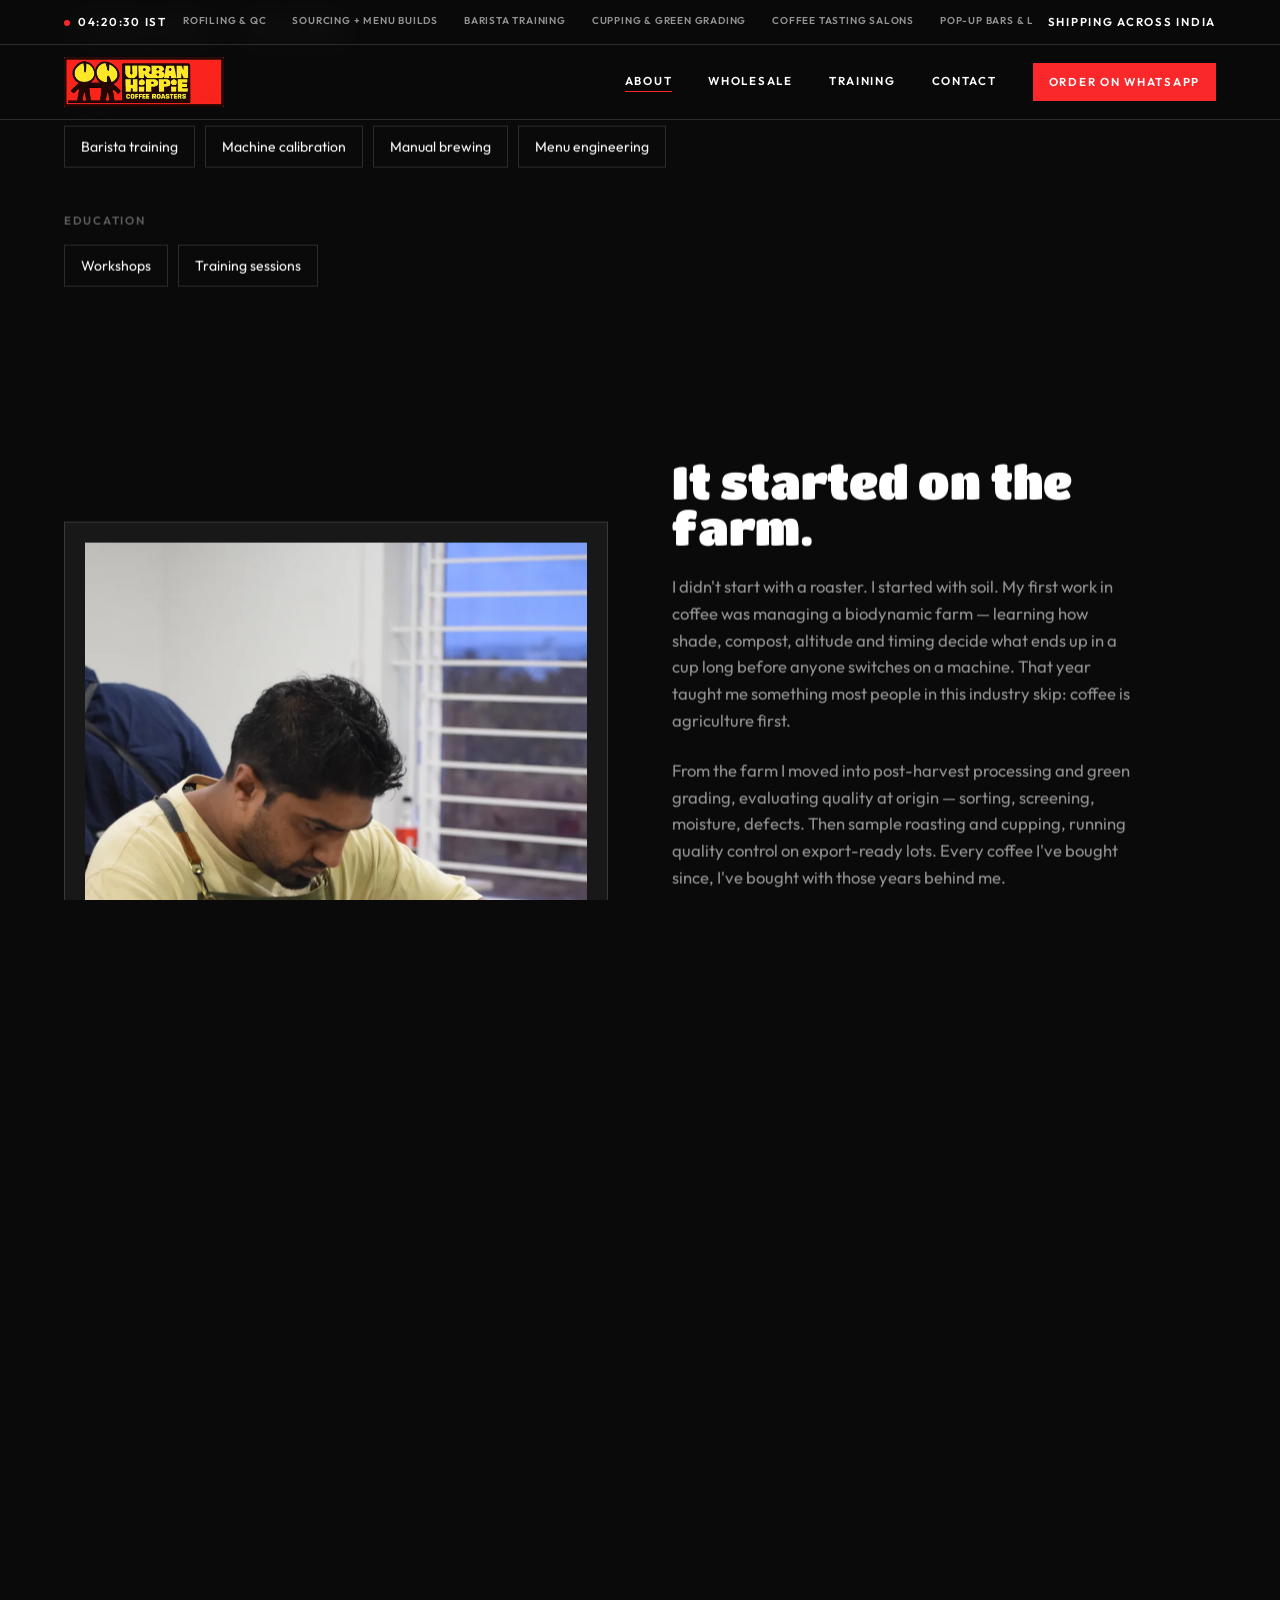
==== commit 9a9d955a: "Add files via upload" ====
--- a/about.html
+++ b/about.html
@@ -229,6 +229,7 @@
 </footer>
 </div></div>
 <div id="spacer"></div>
+<div class="reveal-panel" aria-hidden="true"><img src="assets/kozhikode-word.webp" alt=""></div>
 
 <script src="assets/site.js"></script>
 </body>
--- a/assets/site.css
+++ b/assets/site.css
@@ -123,7 +123,10 @@
 body.is-leaving{opacity:0;transform:translateY(-6px);transition:opacity .38s cubic-bezier(.4,0,1,1),transform .38s cubic-bezier(.4,0,1,1)}
 
 /* ---------- smooth-scroll engine ---------- */
-#scrollArea{position:fixed;inset:0;overflow:hidden}
+/* Opaque and above the reveal panel, so the panel stays completely
+   hidden at every normal scroll position — it only appears when the
+   page is pushed past its end (the shutter lift). */
+#scrollArea{position:fixed;inset:0;overflow:hidden;z-index:1;background:var(--bg)}
 html.has-smooth #scrollContent{will-change:transform}
 html:not(.has-smooth) #scrollArea{position:static;overflow:visible}
 #spacer{visibility:hidden}
@@ -190,6 +193,35 @@
 
 /* ---------- page header (about / wholesale / contact) ---------- */
 .pagehead{padding-top:clamp(60px,9vw,120px);padding-bottom:clamp(40px,6vw,70px)}
+
+/* ---------- training hero glow — two large blurred blobs drifting on
+   independent loops behind the headline. Pure CSS, no JS. Sits between
+   the navbar and the heading, behind the text; pointer-events:none so
+   it never blocks the nav or any button. Opacity kept low so the white
+   headline keeps its contrast. ---------- */
+.hero-glow-wrap{position:relative;overflow:hidden}
+.hero-glow{position:absolute;inset:0;z-index:0;pointer-events:none;overflow:hidden}
+.hero-glow span{position:absolute;display:block;border-radius:50%;
+  filter:blur(90px);will-change:transform}
+.hero-glow .hg1{width:min(60%,620px);aspect-ratio:1/1;top:-18%;left:4%;
+  background:radial-gradient(circle,rgba(250,40,43,.55),rgba(250,40,43,.12) 60%,transparent 75%);
+  animation:hgDrift1 26s ease-in-out infinite}
+.hero-glow .hg2{width:min(52%,520px);aspect-ratio:1/1;top:-6%;left:34%;
+  background:radial-gradient(circle,rgba(255,110,50,.42),rgba(255,110,50,.10) 58%,transparent 74%);
+  animation:hgDrift2 34s ease-in-out infinite}
+@keyframes hgDrift1{
+  0%,100%{transform:translate(0,0) scale(1)}
+  33%{transform:translate(12%,8%) scale(1.14)}
+  66%{transform:translate(-6%,4%) scale(.94)}
+}
+@keyframes hgDrift2{
+  0%,100%{transform:translate(0,0) scale(1)}
+  40%{transform:translate(-14%,10%) scale(1.1)}
+  70%{transform:translate(8%,-4%) scale(.92)}
+}
+.pagehead h1,.pagehead p{position:relative;z-index:1}
+@media(max-width:700px){.hero-glow span{filter:blur(60px)}}
+@media(prefers-reduced-motion:reduce){.hero-glow span{animation:none}}
 .pagehead h1{font-size:clamp(2.4rem,7vw,6.4rem);max-width:16ch}
 .pagehead p{margin-top:20px;color:var(--muted);max-width:48ch;font-size:clamp(16px,1.4vw,19px)}
 
@@ -343,7 +375,31 @@
 .closing h2{font-size:clamp(1.9rem,6.2vw,6.2rem);max-width:15ch;margin:0 auto;line-height:1.02}
 
 /* ---------- footer ---------- */
-footer{border-top:1px solid var(--rule);padding-top:clamp(50px,7vw,88px);padding-bottom:34px;position:relative;z-index:2}
+footer{border-top:1px solid var(--rule);padding-top:clamp(50px,7vw,88px);padding-bottom:34px;position:relative;z-index:2;background:var(--bg)}
+
+/* ---------- reveal panel — a normal block at the very end of the
+   document, sitting below the footer. Not fixed: making it fixed meant
+   it painted at the viewport bottom at every scroll position and leaked
+   through on shorter pages. As an ordinary element it simply scrolls
+   into view after the footer, which is the shutter effect wanted. ---------- */
+/* ---------- shutter reveal — the word mark sits fixed at the bottom of
+   the viewport, permanently behind the page. #scrollArea is opaque and
+   covers it at every normal scroll position, so it's invisible during
+   reading. The site ends at Privacy · Terms; pushing past that end lifts
+   the page off the panel like a shutter and exposes what was underneath. ---------- */
+.reveal-panel{position:fixed;left:0;right:0;bottom:0;z-index:0;
+  height:clamp(160px,24vh,280px);
+  display:flex;align-items:center;justify-content:center;
+  background:#000;pointer-events:none;overflow:hidden}
+.reveal-panel img{width:92%;max-width:1500px;height:auto;display:block}
+@media(max-width:700px){
+  .reveal-panel{height:clamp(110px,16vh,170px)}
+  .reveal-panel img{width:90%}
+}
+
+/* the gap after the footer — must punch through #scrollContent's
+   background so the fixed panel behind shows through it. Its height
+   sets how much reveal you get; matched to the panel's own height. */
 .fcols{display:grid;grid-template-columns:2fr 1fr 1fr;gap:clamp(30px,5vw,70px);padding-bottom:54px}
 @media(max-width:760px){.fcols{grid-template-columns:1fr 1fr}.fcols>div:first-child{grid-column:1/-1}}
 .flogo{width:clamp(150px,20vw,200px);margin-bottom:28px}
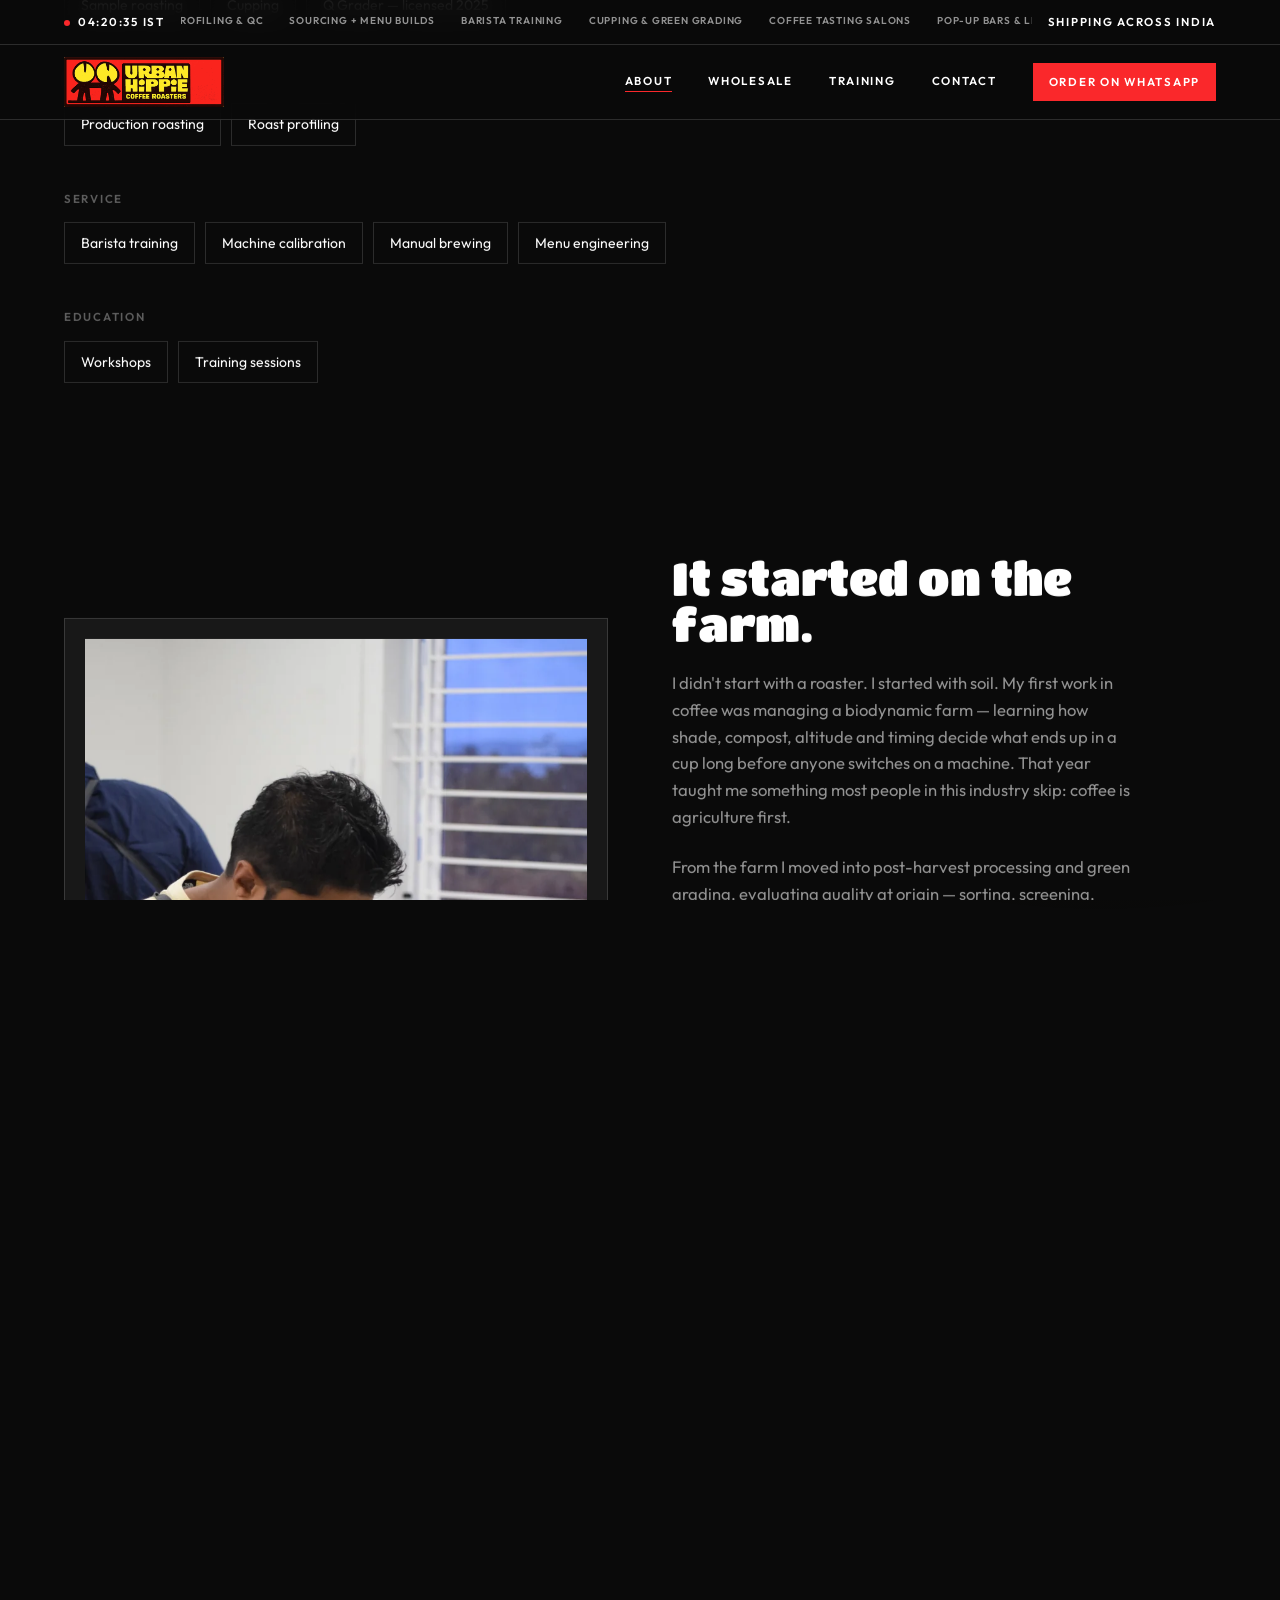
==== commit b349527b: "Add files via upload" ====
--- a/about.html
+++ b/about.html
@@ -88,7 +88,7 @@
   </div>
 </div>
 
-<section class="wrap" style="padding-bottom:var(--gap)">
+<section class="pad wrap">
   <div class="tagblock rv">
     <span class="lbl mono">Origin</span>
     <div class="tags">
@@ -229,7 +229,6 @@
 </footer>
 </div></div>
 <div id="spacer"></div>
-<div class="reveal-panel" aria-hidden="true"><img src="assets/kozhikode-word.webp" alt=""></div>
 
 <script src="assets/site.js"></script>
 </body>
--- a/assets/site.css
+++ b/assets/site.css
@@ -117,7 +117,20 @@
 html.menu-open{overflow:hidden}
 
 /* ---------- page fade transition ---------- */
-html{background:var(--bg)}
+/* ---------- rubber-band reveal, the native way ----------
+   The word lives on the <html> background. <body> paints its own opaque
+   background on top, so the word is invisible during all normal reading.
+   When the browser rubber-bands past the end (iOS/Android overscroll),
+   the body lifts and the html background shows through underneath —
+   the same mechanic koraspond.com uses. No JS, no fake spring: it's the
+   OS bounce, so it tracks the finger exactly and settles on its own. */
+html{
+  background:#000 url(assets/kozhikode-word.webp) no-repeat center bottom clamp(28px,6vh,70px);
+  background-size:min(62%,1100px) auto;
+}
+@media(max-width:900px){html{background-size:78% auto}}
+@media(max-width:700px){html{background-size:92% auto;background-position:center bottom clamp(20px,4vh,44px)}}
+body{background:var(--bg)}
 body{opacity:0;transform:translateY(6px);transition:opacity .5s cubic-bezier(.22,1,.36,1),transform .5s cubic-bezier(.22,1,.36,1)}
 body.is-ready{opacity:1;transform:none}
 body.is-leaving{opacity:0;transform:translateY(-6px);transition:opacity .38s cubic-bezier(.4,0,1,1),transform .38s cubic-bezier(.4,0,1,1)}
@@ -353,13 +366,14 @@
 /* reach icons — footer (small) + Contact page (large). Icon is its own
    hit target; the number, handle, or email sits beside it as a second link. */
 .reach-icons{list-style:none;display:grid;gap:16px}
-.reach-icons li{display:flex;align-items:center;gap:14px}
+.reach-icons li{display:flex;align-items:center;gap:14px;min-width:0}
 .reach-icon{display:flex;align-items:center;justify-content:center;flex-shrink:0;
   width:38px;height:38px;border:1px solid var(--rule);border-radius:50%;color:var(--muted);
   transition:color .25s,border-color .25s}
 .reach-icon svg{width:18px;height:18px}
 .reach-icons li:hover .reach-icon{color:var(--red);border-color:var(--red)}
-.reach-num{color:var(--muted);font-size:15px;transition:color .25s}
+.reach-num{color:var(--muted);font-size:15px;transition:color .25s;
+  min-width:0;overflow-wrap:anywhere}
 .reach-icons li:hover .reach-num{color:var(--ink)}
 .reach-icons-lg .reach-icon{width:52px;height:52px}
 .reach-icons-lg .reach-icon svg{width:24px;height:24px}
@@ -387,21 +401,16 @@
    covers it at every normal scroll position, so it's invisible during
    reading. The site ends at Privacy · Terms; pushing past that end lifts
    the page off the panel like a shutter and exposes what was underneath. ---------- */
-.reveal-panel{position:fixed;left:0;right:0;bottom:0;z-index:0;
-  height:clamp(160px,24vh,280px);
-  display:flex;align-items:center;justify-content:center;
-  background:#000;pointer-events:none;overflow:hidden}
-.reveal-panel img{width:92%;max-width:1500px;height:auto;display:block}
-@media(max-width:700px){
-  .reveal-panel{height:clamp(110px,16vh,170px)}
-  .reveal-panel img{width:90%}
-}
+
 
 /* the gap after the footer — must punch through #scrollContent's
    background so the fixed panel behind shows through it. Its height
    sets how much reveal you get; matched to the panel's own height. */
 .fcols{display:grid;grid-template-columns:2fr 1fr 1fr;gap:clamp(30px,5vw,70px);padding-bottom:54px}
 @media(max-width:760px){.fcols{grid-template-columns:1fr 1fr}.fcols>div:first-child{grid-column:1/-1}}
+/* below ~520px the two side-by-side columns squeeze the email address
+   past the screen edge — give each column the full width instead */
+@media(max-width:520px){.fcols{grid-template-columns:1fr;gap:34px}}
 .flogo{width:clamp(150px,20vw,200px);margin-bottom:28px}
 .fcols h3{font-size:clamp(1.4rem,3vw,2.1rem);max-width:15ch}
 .fcols ul{list-style:none;display:grid;gap:11px}
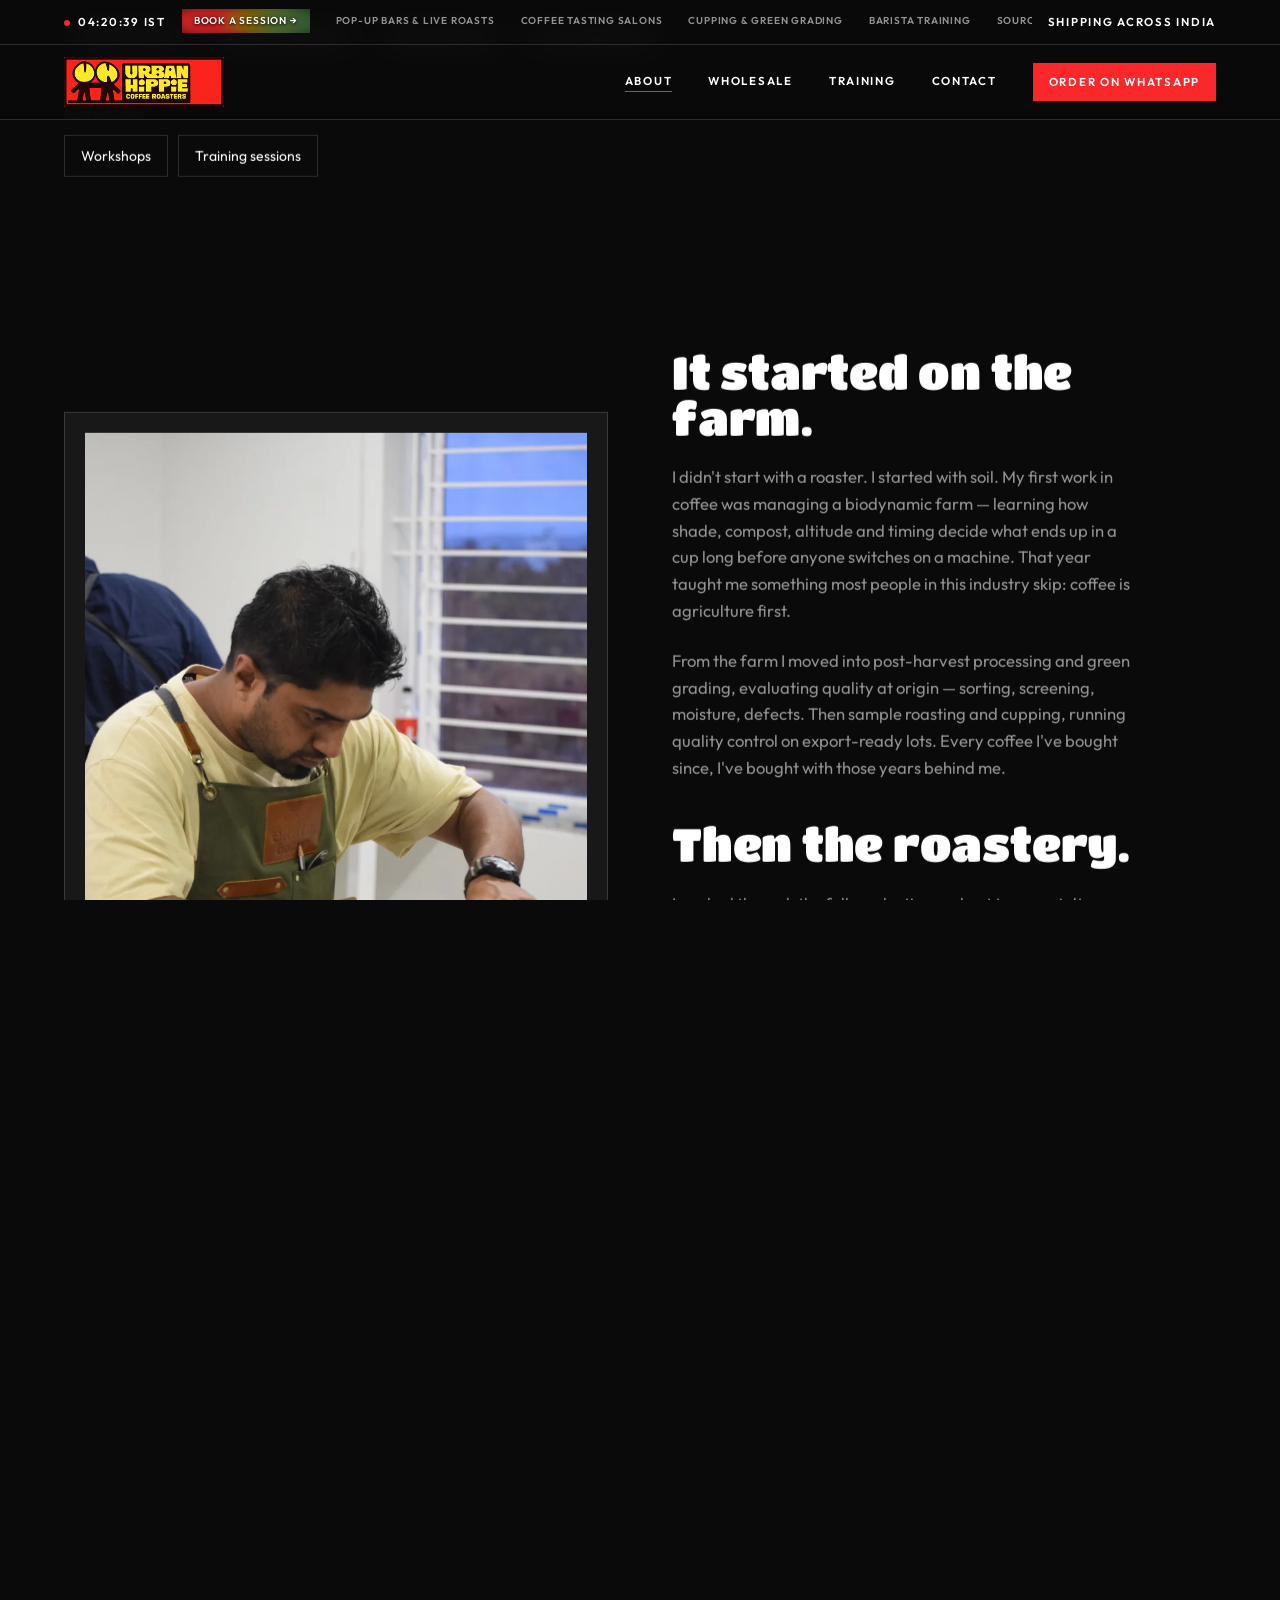
==== commit 2bba26ae: "Add files via upload" ====
--- a/about.html
+++ b/about.html
@@ -39,13 +39,13 @@
   <div class="strip mono">
     <span><span class="dot"></span><span class="js-clock">--:--:--</span> IST</span>
     <div class="ticker-wrap">
-      <div class="ticker-track"><span>FARM TO CUP CONSULTING</span><span>ORIGIN &amp; PROCESSING SUPPORT</span><span>ROAST PROFILING &amp; QC</span><span>SOURCING + MENU BUILDS</span><span>BARISTA TRAINING</span><span>CUPPING &amp; GREEN GRADING</span><span>COFFEE TASTING SALONS</span><span>POP-UP BARS &amp; LIVE ROASTS</span><a href="#" class="book-session js-wa" data-wa-msg="Hi, I'd like to book a session.">
+      <div class="ticker-track"><a href="#" class="book-session js-wa" data-wa-msg="Hi, I'd like to book a session.">
         <span class="blob b1"></span><span class="blob b2"></span><span class="blob b3"></span>
         <span class="bs-text">Book a session &rarr;</span>
-      </a><span>FARM TO CUP CONSULTING</span><span>ORIGIN &amp; PROCESSING SUPPORT</span><span>ROAST PROFILING &amp; QC</span><span>SOURCING + MENU BUILDS</span><span>BARISTA TRAINING</span><span>CUPPING &amp; GREEN GRADING</span><span>COFFEE TASTING SALONS</span><span>POP-UP BARS &amp; LIVE ROASTS</span><a href="#" class="book-session js-wa" data-wa-msg="Hi, I'd like to book a session.">
+      </a><span>POP-UP BARS &amp; LIVE ROASTS</span><span>COFFEE TASTING SALONS</span><span>CUPPING &amp; GREEN GRADING</span><span>BARISTA TRAINING</span><span>SOURCING + MENU BUILDS</span><span>ROAST PROFILING &amp; QC</span><span>ORIGIN &amp; PROCESSING SUPPORT</span><span>FARM TO CUP CONSULTING</span><a href="#" class="book-session js-wa" data-wa-msg="Hi, I'd like to book a session.">
         <span class="blob b1"></span><span class="blob b2"></span><span class="blob b3"></span>
         <span class="bs-text">Book a session &rarr;</span>
-      </a></div>
+      </a><span>POP-UP BARS &amp; LIVE ROASTS</span><span>COFFEE TASTING SALONS</span><span>CUPPING &amp; GREEN GRADING</span><span>BARISTA TRAINING</span><span>SOURCING + MENU BUILDS</span><span>ROAST PROFILING &amp; QC</span><span>ORIGIN &amp; PROCESSING SUPPORT</span><span>FARM TO CUP CONSULTING</span></div>
     </div>
     <span class="ship-text">Shipping across India</span>
   </div>
--- a/assets/site.css
+++ b/assets/site.css
@@ -42,6 +42,13 @@
 
 .strip{display:grid;grid-template-columns:auto 1fr auto;align-items:center;gap:16px;
   padding-top:9px;padding-bottom:9px;border-bottom:1px solid var(--rule)}
+/* On phones the middle column is far too narrow once the clock takes its
+   space — items were permanently clipped mid-word. Give the ticker its own
+   full-width row underneath instead, so whole items are readable. */
+@media(max-width:700px){
+  .strip{grid-template-columns:1fr;gap:7px}
+  .strip .ticker-wrap{grid-column:1/-1}
+}
 .dot{display:inline-block;width:6px;height:6px;border-radius:50%;background:var(--red);
   margin-right:8px;vertical-align:middle;animation:pulse 2.4s infinite}
 @keyframes pulse{0%,100%{opacity:1}50%{opacity:.25}}
@@ -55,9 +62,20 @@
    not something competing for attention. ---------- */
 .ticker-wrap{justify-self:stretch;overflow:hidden;width:100%;
   height:26px;position:relative}
-.ticker-track{display:flex;align-items:center;gap:26px;white-space:nowrap;
-  animation:tickerslide 4.725s linear infinite;transform:translateX(-50%)}
-@keyframes tickerslide{0%{transform:translateX(-50%)}100%{transform:translateX(0%)}}
+/* spacing is a right-margin on every child rather than a flex gap: a gap
+   isn't added after the last item, so one copy measured 13px short of half
+   the track and the loop jumped 13px every lap instead of circling
+   seamlessly. With margins each copy is exactly half, so -50% lands
+   perfectly and the seam is invisible. */
+.ticker-track{display:flex;align-items:center;white-space:nowrap;width:max-content;
+  animation:tickerslide 11.118s linear infinite}
+/* Runs rightward — the opposite direction to the red marquee below, so the
+   two bars counter-rotate. The item list is reversed in the markup to match,
+   which keeps them reading in order (Farm to cup … Book a session) as they
+   enter from the left. Duplicated content + a 50% shift makes the loop
+   seamless: there's no visible restart point. */
+@keyframes tickerslide{from{transform:translateX(-50%)}to{transform:translateX(0)}}
+.ticker-track > *{margin-right:26px;flex-shrink:0}
 .ticker-track > span{font-family:var(--text);font-size:10px;font-weight:600;
   letter-spacing:.08em;text-transform:uppercase;color:var(--muted);flex-shrink:0}
 
@@ -118,18 +136,19 @@
 
 /* ---------- page fade transition ---------- */
 /* ---------- rubber-band reveal, the native way ----------
-   The word lives on the <html> background. <body> paints its own opaque
-   background on top, so the word is invisible during all normal reading.
-   When the browser rubber-bands past the end (iOS/Android overscroll),
-   the body lifts and the html background shows through underneath —
-   the same mechanic koraspond.com uses. No JS, no fake spring: it's the
-   OS bounce, so it tracks the finger exactly and settles on its own. */
+   The word lives on the <html> background; <body> paints an opaque
+   background over it, so it's invisible during all normal reading.
+   Critically it's positioned BELOW the document's bottom edge — the
+   overscroll strip only exposes what sits past that edge, so anchoring
+   the image to 'bottom' left it hidden above the stretch and the bounce
+   showed plain black. Offsetting it down puts it inside the stretch. */
 html{
-  background:#000 url(assets/kozhikode-word.webp) no-repeat center bottom clamp(28px,6vh,70px);
+  background:#000 url(assets/kozhikode-word.webp) no-repeat;
+  background-position:center calc(100% + 105px);
   background-size:min(62%,1100px) auto;
 }
-@media(max-width:900px){html{background-size:78% auto}}
-@media(max-width:700px){html{background-size:92% auto;background-position:center bottom clamp(20px,4vh,44px)}}
+@media(max-width:900px){html{background-size:78% auto;background-position:center calc(100% + 80px)}}
+@media(max-width:700px){html{background-size:92% auto;background-position:center calc(100% + 60px)}}
 body{background:var(--bg)}
 body{opacity:0;transform:translateY(6px);transition:opacity .5s cubic-bezier(.22,1,.36,1),transform .5s cubic-bezier(.22,1,.36,1)}
 body.is-ready{opacity:1;transform:none}
